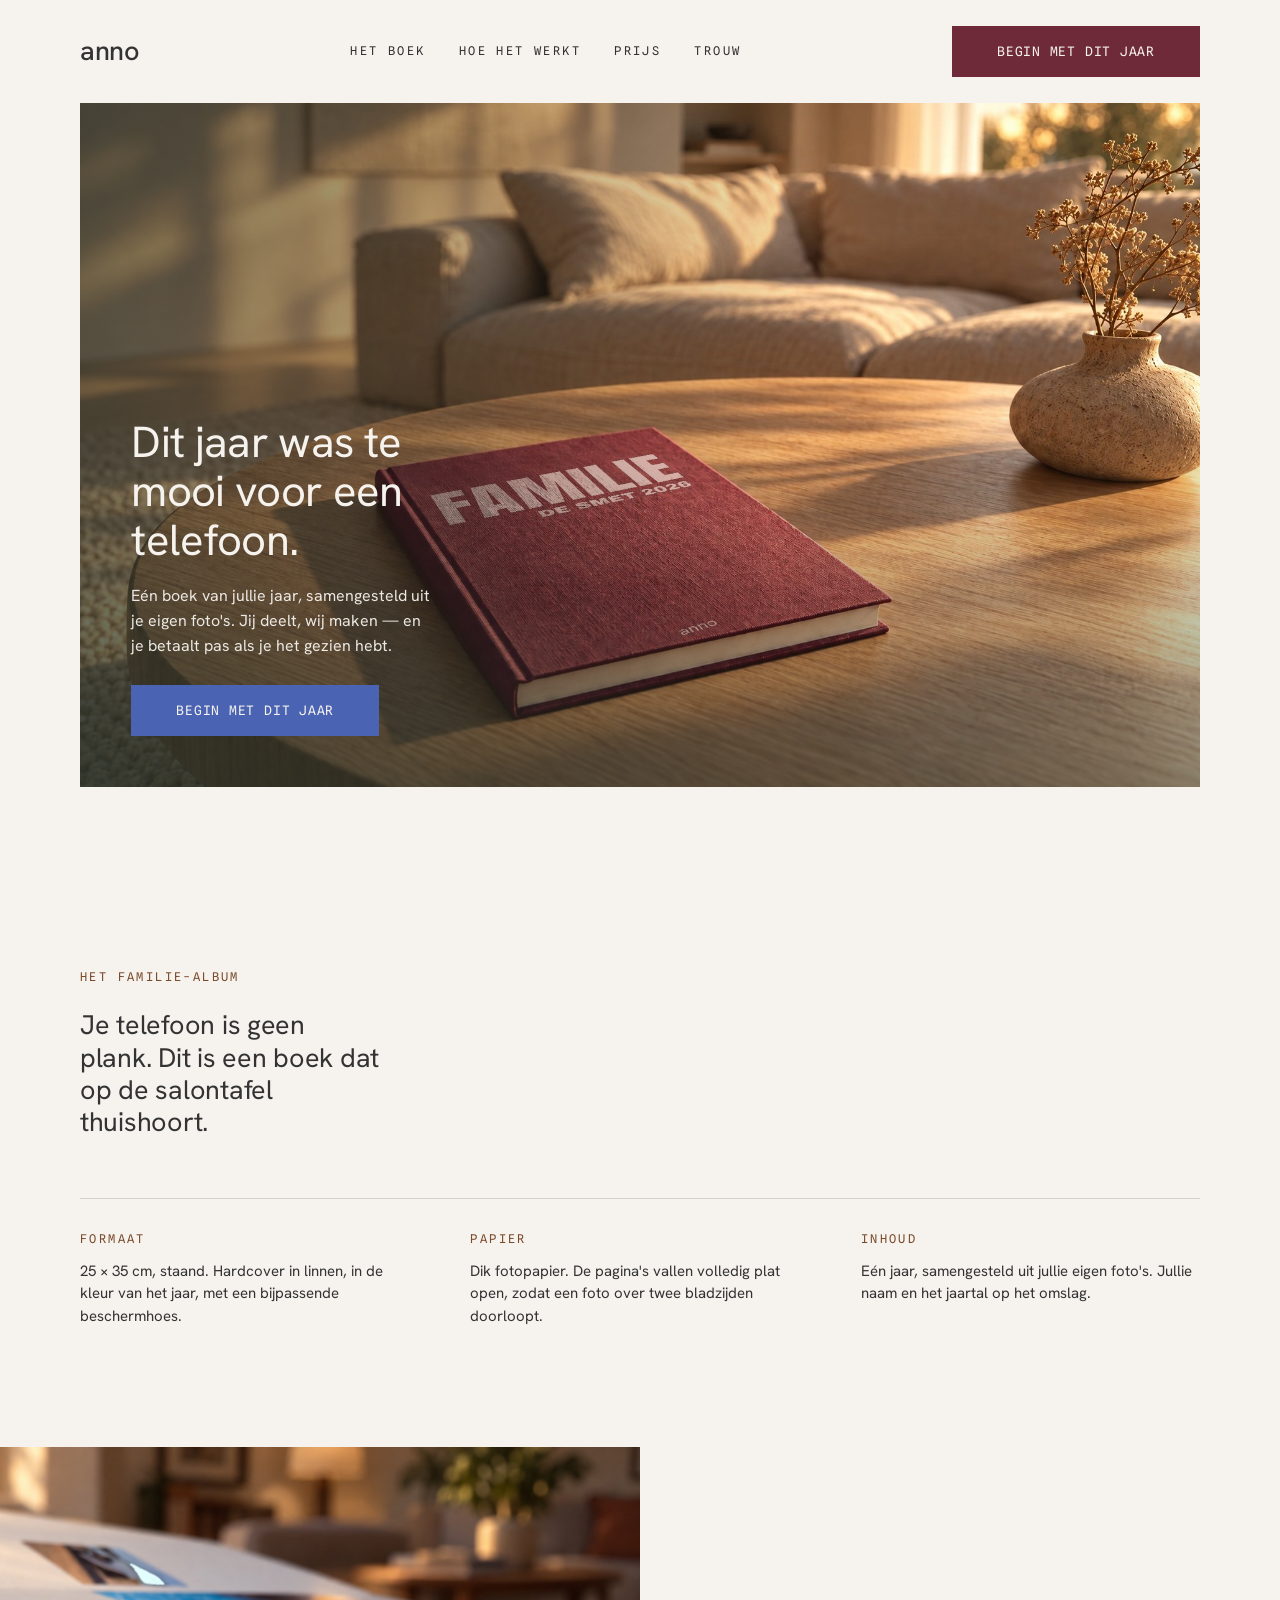
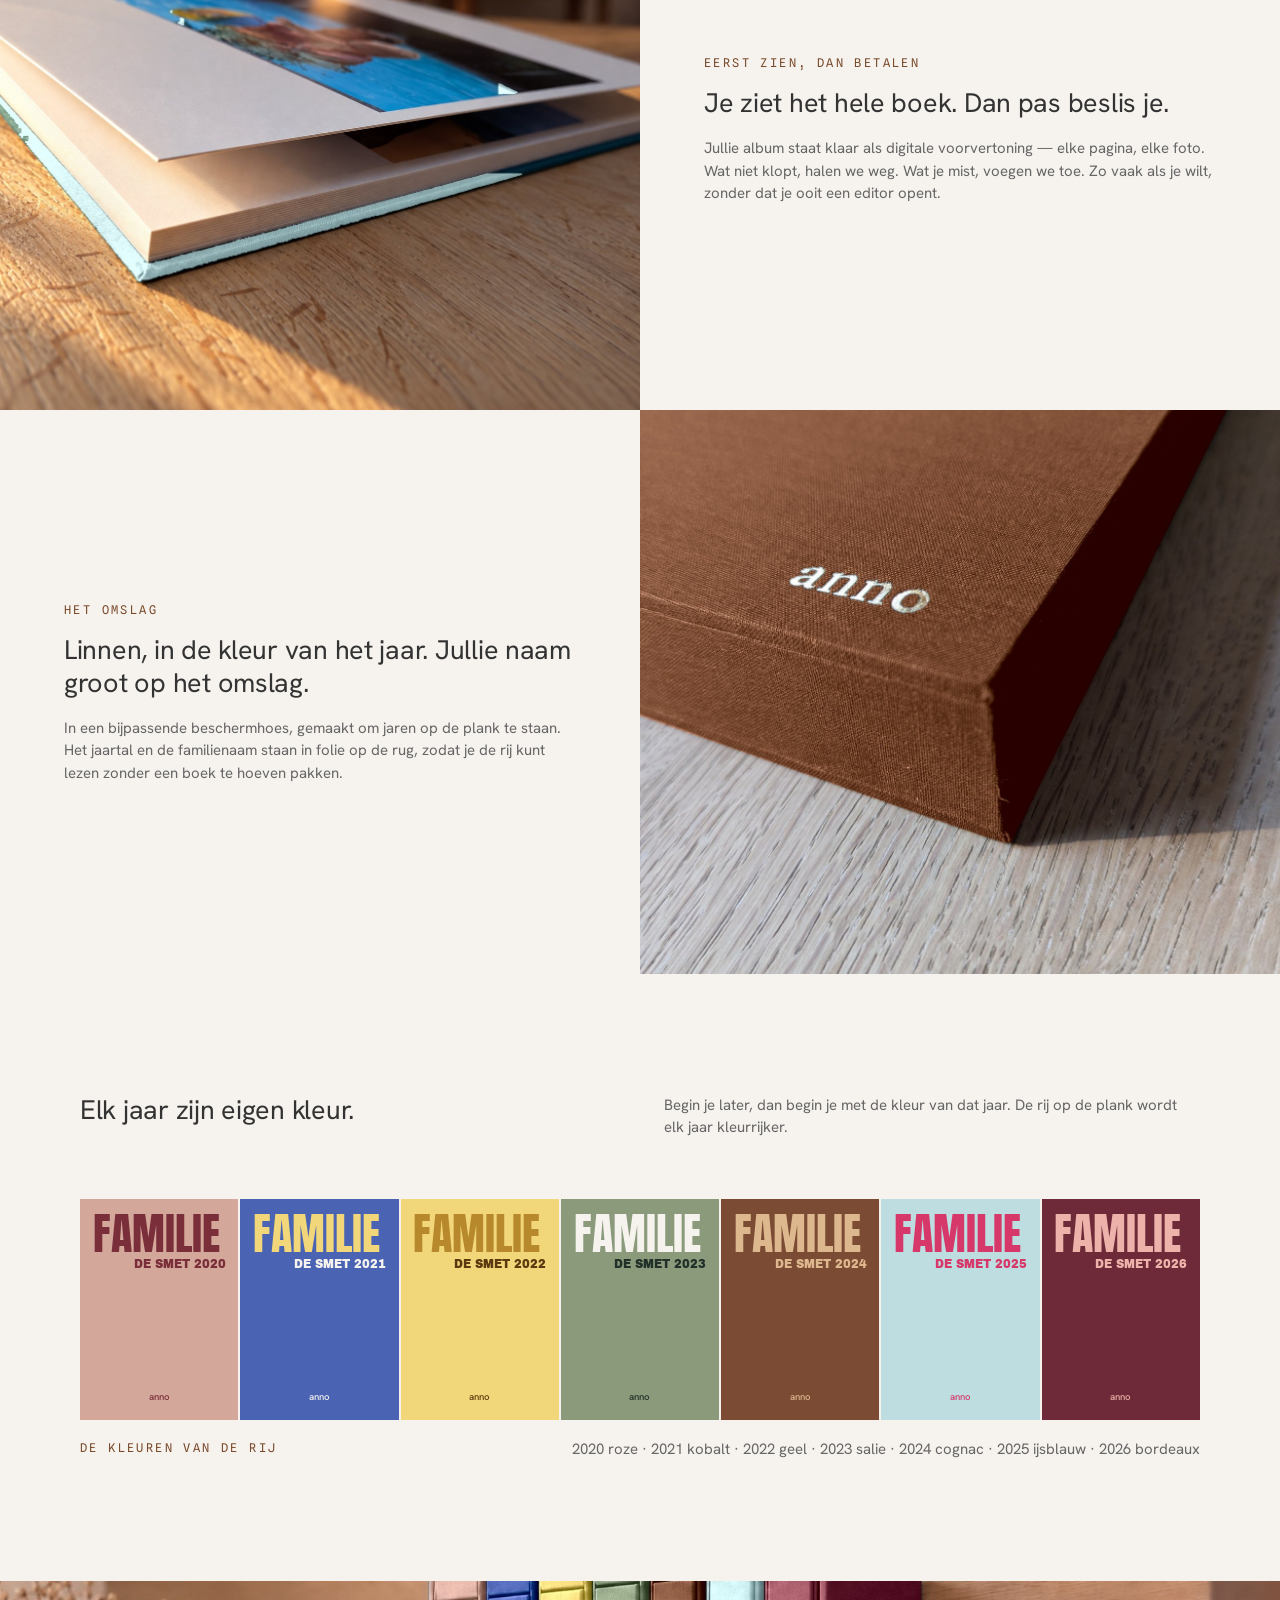
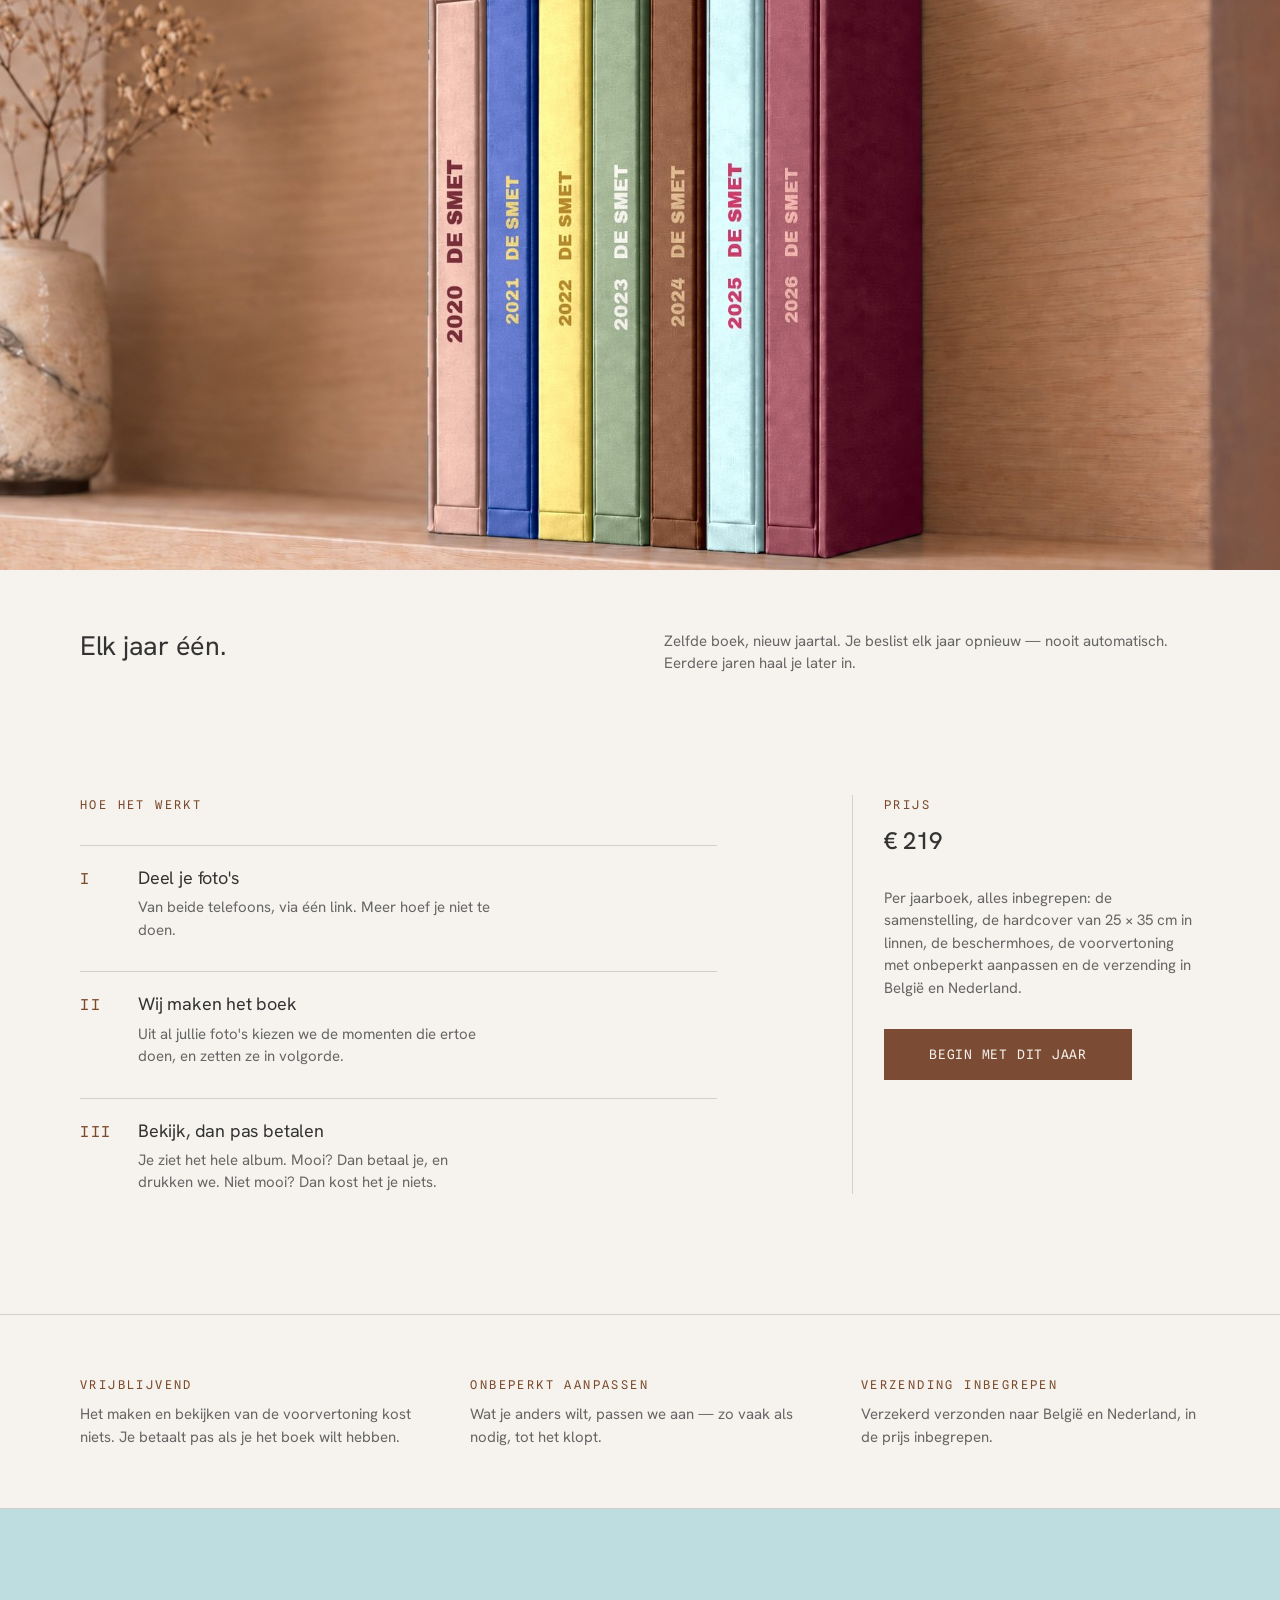
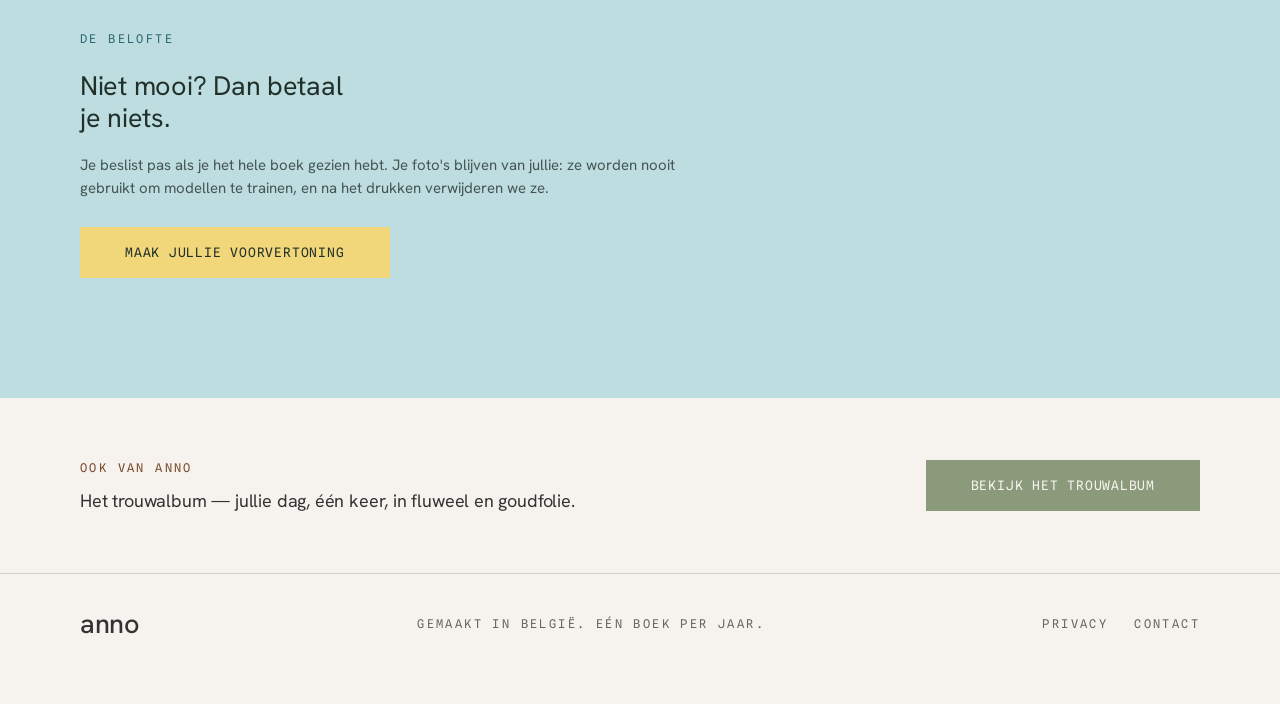
==== index.html @ dc65876b "One homepage, rebuilt on the quiet-luxury register Researched Aesop, Smythson, Kinfolk, Mytheresa an" ====
<!DOCTYPE html>
<html lang="nl">
<head>
<meta charset="utf-8">
<meta name="viewport" content="width=device-width, initial-scale=1">
<title>anno · het familie-album — jullie jaar in één boek</title>
<meta name="description" content="Eén album van jullie jaar, met zorg samengesteld uit je eigen foto's. Linnen in de kleur van het jaar, 25 × 35 cm, pagina's die volledig plat openvallen. Je ziet het hele boek en betaalt pas als je het mooi vindt.">
<link rel="canonical" href="https://annoalbum.com/">
<meta property="og:title" content="anno · het familie-album">
<meta property="og:description" content="Dit jaar was te mooi voor een telefoon. Jij deelt, wij maken — en je betaalt pas als je het gezien hebt.">
<meta property="og:image" content="https://annoalbum.com/img/familie-hero.jpg?v=4">
<link rel="icon" href="data:image/svg+xml,%3Csvg xmlns='http://www.w3.org/2000/svg' viewBox='0 0 64 64'%3E%3Crect width='64' height='64' rx='8' fill='%2322302A'/%3E%3Ctext x='32' y='44' font-family='Georgia,serif' font-size='36' fill='%23C7A867' text-anchor='middle'%3Ea%3C/text%3E%3C/svg%3E">
<script src="https://t.contentsquare.net/uxa/4c140775df5f2.js" defer></script>
<script async src="https://www.googletagmanager.com/gtag/js?id=G-5CLNJJ17B7"></script>
<script>window.dataLayer=window.dataLayer||[];function gtag(){dataLayer.push(arguments);}gtag('js',new Date());gtag('config','G-5CLNJJ17B7');</script>
<link rel="preconnect" href="https://fonts.googleapis.com"><link rel="preconnect" href="https://fonts.gstatic.com" crossorigin>
<link href="https://fonts.googleapis.com/css2?family=Anton&family=Archivo+Black&family=Hanken+Grotesk:wght@400;500&family=Spline+Sans+Mono:wght@400;500&display=swap" rel="stylesheet">
<link rel="stylesheet" href="assets/anno.css?v=4">
</head>
<body>

<nav class="nav">
  <a class="wordmark" href="/">anno</a>
  <div class="links mono">
    <a href="#boek">Het boek</a>
    <a href="#hoe">Hoe het werkt</a>
    <a href="#prijs">Prijs</a>
    <a href="trouw/">Trouw</a>
  </div>
  <a class="btn dark" href="https://upload.annoalbum.com?album=familie">Begin met dit jaar</a>
</nav>

<!-- HERO — contained, inset by the page gutter -->
<header class="hero">
  <div class="frame">
    <img src="img/familie-hero.jpg?v=4" alt="Het familie-album in bordeaux linnen op een eiken salontafel, in laag avondlicht" style="object-position:center 62%">
    <div class="shade"></div>
    <div class="in">
      <h1 class="h h1">Dit jaar was te mooi voor een telefoon.</h1>
      <p class="lead">Eén boek van jullie jaar, samengesteld uit je eigen foto's. Jij deelt, wij maken — en je betaalt pas als je het gezien hebt.</p>
      <a class="btn kobalt" href="https://upload.annoalbum.com?album=familie">Begin met dit jaar</a>
    </div>
  </div>
</header>

<!-- ONE SENTENCE + THE SPEC TRIPLET (stated as fact, not claim) -->
<section class="sec" id="boek">
  <div class="statement" style="margin-bottom:var(--sec-m)">
    <div class="mono eyebrow">Het familie-album</div>
    <h2 class="h h2">Je telefoon is geen plank. Dit is een boek dat op de salontafel thuishoort.</h2>
  </div>
  <div class="specs">
    <div><div class="mono eyebrow k">Formaat</div><div class="v">25 × 35 cm, staand. Hardcover in linnen, in de kleur van het jaar, met een bijpassende beschermhoes.</div></div>
    <div><div class="mono eyebrow k">Papier</div><div class="v">Dik fotopapier. De pagina's vallen volledig plat open, zodat een foto over twee bladzijden doorloopt.</div></div>
    <div><div class="mono eyebrow k">Inhoud</div><div class="v">Eén jaar, samengesteld uit jullie eigen foto's. Jullie naam en het jaartal op het omslag.</div></div>
  </div>
</section>

<!-- SEE BEFORE YOU PAY -->
<section class="split">
  <img src="img/familie-pages.jpg?v=5" alt="Het album open, met strijklicht over de dikke bladranden">
  <div class="txt">
    <div class="mono eyebrow">Eerst zien, dan betalen</div>
    <h2 class="h h2">Je ziet het hele boek. Dan pas beslis je.</h2>
    <p class="p soft">Jullie album staat klaar als digitale voorvertoning — elke pagina, elke foto. Wat niet klopt, halen we weg. Wat je mist, voegen we toe. Zo vaak als je wilt, zonder dat je ooit een editor opent.</p>
  </div>
</section>

<!-- THE OBJECT -->
<section class="split rev">
  <div class="txt">
    <div class="mono eyebrow">Het omslag</div>
    <h2 class="h h2">Linnen, in de kleur van het jaar. Jullie naam groot op het omslag.</h2>
    <p class="p soft">In een bijpassende beschermhoes, gemaakt om jaren op de plank te staan. Het jaartal en de familienaam staan in folie op de rug, zodat je de rij kunt lezen zonder een boek te hoeven pakken.</p>
  </div>
  <img src="img/familie-corner.jpg?v=5" alt="De hoek van het omslag: geweven linnen, de scherpe hoek en anno in folie" style="object-position:center 45%">
</section>

<!-- THE SEVEN COLOURS, as a swatch row -->
<section class="sec">
  <div class="caption" style="padding:0 0 var(--sec-m)">
    <h2 class="h h2">Elk jaar zijn eigen kleur.</h2>
    <p class="p soft">Begin je later, dan begin je met de kleur van dat jaar. De rij op de plank wordt elk jaar kleurrijker.</p>
  </div>
  <div class="swatches">
    <div class="sw" style="background:#D3A79A"><div class="t" style="color:#7A2E3A">FAMILIE</div><div class="y" style="color:#7A2E3A">DE SMET 2020</div><div class="a" style="color:#7A2E3A">anno</div></div>
    <div class="sw" style="background:#4A63B3"><div class="t" style="color:#F2D77A">FAMILIE</div><div class="y" style="color:#F6F3EE">DE SMET 2021</div><div class="a" style="color:#F6F3EE">anno</div></div>
    <div class="sw" style="background:#F2D77A"><div class="t" style="color:#B8892C">FAMILIE</div><div class="y" style="color:#5A3A0E">DE SMET 2022</div><div class="a" style="color:#5A3A0E">anno</div></div>
    <div class="sw" style="background:#8A9A7B"><div class="t" style="color:#F6F3EE">FAMILIE</div><div class="y" style="color:#22302A">DE SMET 2023</div><div class="a" style="color:#22302A">anno</div></div>
    <div class="sw" style="background:#7B4B33"><div class="t" style="color:#DDB88E">FAMILIE</div><div class="y" style="color:#DDB88E">DE SMET 2024</div><div class="a" style="color:#DDB88E">anno</div></div>
    <div class="sw" style="background:#BEDDE0"><div class="t" style="color:#D6386A">FAMILIE</div><div class="y" style="color:#D6386A">DE SMET 2025</div><div class="a" style="color:#D6386A">anno</div></div>
    <div class="sw" style="background:#6E2A38"><div class="t" style="color:#EDB3AA">FAMILIE</div><div class="y" style="color:#EDB3AA">DE SMET 2026</div><div class="a" style="color:#EDB3AA">anno</div></div>
  </div>
  <div class="swatch-cap"><div class="mono eyebrow">De kleuren van de rij</div><span>2020 roze · 2021 kobalt · 2022 geel · 2023 salie · 2024 cognac · 2025 ijsblauw · 2026 bordeaux</span></div>
</section>

<!-- THE ROW -->
<section>
  <img class="band" src="img/familie-row.jpg?v=4" alt="Zeven familie-albums naast elkaar op een eiken plank, elk jaar in zijn eigen kleur, met jaartal en naam op de rug" style="object-position:center 38%">
  <div class="caption">
    <h2 class="h h2">Elk jaar één.</h2>
    <p class="p soft">Zelfde boek, nieuw jaartal. Je beslist elk jaar opnieuw — nooit automatisch. Eerdere jaren haal je later in.</p>
  </div>
</section>

<!-- HOW IT WORKS + PRICE -->
<section class="sec howprice" id="hoe">
  <div class="how">
    <div class="mono eyebrow">Hoe het werkt</div>
    <div class="step"><div class="n">I</div><div><h3 class="h h3">Deel je foto's</h3><p>Van beide telefoons, via één link. Meer hoef je niet te doen.</p></div></div>
    <div class="step"><div class="n">II</div><div><h3 class="h h3">Wij maken het boek</h3><p>Uit al jullie foto's kiezen we de momenten die ertoe doen, en zetten ze in volgorde.</p></div></div>
    <div class="step"><div class="n">III</div><div><h3 class="h h3">Bekijk, dan pas betalen</h3><p>Je ziet het hele album. Mooi? Dan betaal je, en drukken we. Niet mooi? Dan kost het je niets.</p></div></div>
  </div>
  <div class="price" id="prijs">
    <div class="mono eyebrow" style="margin-bottom:10px">Prijs</div>
    <div class="amount">€ 219</div>
    <p>Per jaarboek, alles inbegrepen: de samenstelling, de hardcover van 25 × 35 cm in linnen, de beschermhoes, de voorvertoning met onbeperkt aanpassen en de verzending in België en Nederland.</p>
    <a class="btn cognacb" href="https://upload.annoalbum.com?album=familie">Begin met dit jaar</a>
  </div>
</section>

<!-- SERVICE BAND — courtesy stated as fact -->
<div class="service">
  <div><div class="mono eyebrow k">Vrijblijvend</div><p>Het maken en bekijken van de voorvertoning kost niets. Je betaalt pas als je het boek wilt hebben.</p></div>
  <div><div class="mono eyebrow k">Onbeperkt aanpassen</div><p>Wat je anders wilt, passen we aan — zo vaak als nodig, tot het klopt.</p></div>
  <div><div class="mono eyebrow k">Verzending inbegrepen</div><p>Verzekerd verzonden naar België en Nederland, in de prijs inbegrepen.</p></div>
</div>

<!-- THE ONE SATURATED SECTION -->
<section class="promise" id="privacy">
  <div class="in">
    <div class="mono">De belofte</div>
    <h2 class="h h2">Niet mooi? Dan betaal je niets.</h2>
    <p>Je beslist pas als je het hele boek gezien hebt. Je foto's blijven van jullie: ze worden nooit gebruikt om modellen te trainen, en na het drukken verwijderen we ze.</p>
    <a class="btn geel" style="margin-top:8px" href="https://upload.annoalbum.com?album=familie">Maak jullie voorvertoning</a>
  </div>
</section>

<!-- CROSS-LINK -->
<section class="cross">
  <div>
    <div class="mono eyebrow" style="margin-bottom:10px">Ook van anno</div>
    <h3 class="h h3">Het trouwalbum — jullie dag, één keer, in fluweel en goudfolie.</h3>
  </div>
  <a class="btn salie" href="trouw/">Bekijk het trouwalbum</a>
</section>

<footer class="foot">
  <div class="wordmark">anno</div>
  <div class="mono">Gemaakt in België. Eén boek per jaar.</div>
  <div class="links mono"><a href="#privacy">Privacy</a><a href="mailto:hallo@annoalbum.com">Contact</a></div>
</footer>

</body>
</html>
---- assets/anno.css ----
/* anno — one homepage, one ground, quiet register.
   Calibrated against Aesop, Smythson, Kinfolk, Mytheresa and Artifact Uprising (2026-09-24 research):
   - largest type on the page is 44px, section headings 28px, body 15px/1.5
   - one background colour for the whole site; exactly one saturated full-bleed section (pine)
   - buttons: no radius, 13px, uppercase at 6% tracking — one register, committed
   - section rhythm in three steps only: 120 / 60 / 30
   - the seven product colours appear as swatches and photography, never as section grounds */

:root{
  --bone:#F6F3EE;            /* chroma 8, luminance 244 — inside the observed band */
  --ink:#333;                /* Aesop sets body in near-black, not black */
  --soft:#666;
  --line:rgba(51,51,51,.18);
  --pine:#22302A;            /* ink on light ground, and the dark button */
  --ijsblauw:#BEDDE0;        /* 2025 — the one coloured full-bleed section */
  --gold:#C7A867;
  --bordeaux:#6E2A38;        /* 2026 — the action colour: the book on the hero */
  --cognac:#7A4A2B;          /* accent, one job only: eyebrows */
  --pad:20px;
  --sec:64px; --sec-m:40px; --sec-s:24px;
  --maxw:1440px; --measure:640px;
  --ease:cubic-bezier(.215,.61,.355,1);
}
@media(min-width:760px){:root{--pad:40px;--sec:96px;--sec-m:52px}}
@media(min-width:1100px){:root{--pad:80px;--sec:120px;--sec-m:60px;--sec-s:30px}}

*{box-sizing:border-box;margin:0;padding:0}
html{scroll-behavior:smooth;-webkit-text-size-adjust:100%}
body{background:var(--bone);color:var(--ink);font-family:'Hanken Grotesk','Helvetica Neue',Arial,sans-serif;
     font-weight:400;font-size:15px;line-height:1.5;-webkit-font-smoothing:antialiased}
img,video{display:block;max-width:100%}
a{color:inherit;text-decoration:none}
::selection{background:var(--gold);color:var(--pine)}
.wrap{max-width:var(--maxw);margin:0 auto}

/* ---- type: nothing above 44px ---- */
.h{font-weight:400;letter-spacing:-.01em;line-height:1.2;text-wrap:pretty}
.h1{font-size:clamp(30px,3.4vw,44px);line-height:1.12;letter-spacing:-.015em}
.h2{font-size:clamp(22px,2.1vw,28px)}
.h3{font-size:18px;line-height:1.35}
.p{font-size:15px;line-height:1.5;color:var(--ink);max-width:var(--measure)}
.p+.p{margin-top:30px}
.p.soft{color:var(--soft)}
.lead{font-size:16px;line-height:1.55;max-width:44ch}
.mono{font-family:'Spline Sans Mono','Courier New',monospace;text-transform:uppercase;
      letter-spacing:.2em;font-size:12px;line-height:1.7}
.eyebrow{color:var(--cognac)}
.wordmark{font-size:27px;font-weight:500;letter-spacing:-.012em}

/* ---- buttons: radius 0, 13px, uppercase at 6% ---- */
.btn{display:inline-block;font-family:'Spline Sans Mono','Courier New',monospace;font-size:13px;
     text-transform:uppercase;letter-spacing:.06em;line-height:1;padding:18px 44px;border-radius:0;
     border:1px solid transparent;transition:background .25s var(--ease),color .25s var(--ease),border-color .25s var(--ease)}
.btn.dark{background:var(--bordeaux);color:var(--bone)}
.btn.dark:hover{background:transparent;border-color:var(--bordeaux);color:var(--bordeaux)}
.btn.light{background:var(--bone);color:var(--pine)}
.btn.light:hover{background:transparent;border-color:var(--bone);color:var(--bone)}
.btn.kobalt{background:#4A63B3;color:var(--bone)}
.btn.kobalt:hover{background:transparent;border-color:#4A63B3;color:#4A63B3}
.btn.cognacb{background:#7B4B33;color:var(--bone)}
.btn.cognacb:hover{background:transparent;border-color:#7B4B33;color:#7B4B33}
.btn.geel{background:#F2D77A;color:var(--pine)}
.btn.geel:hover{background:transparent;border-color:#B8892C;color:#5A3A0E}
.btn.salie{background:#8A9A7B;color:var(--bone)}
.btn.salie:hover{background:transparent;border-color:#8A9A7B;color:#4A5741}
.btn.roze{background:#D3A79A;color:#7A2E3A}
.btn.roze:hover{background:transparent;border-color:#D3A79A;color:#7A2E3A}
.btn.outline{background:none;border-color:var(--ink);color:var(--ink)}
.btn.outline:hover{background:var(--ink);color:var(--bone)}
.link{border-bottom:1px solid currentColor;padding-bottom:3px}

/* ---- nav: five items, not sticky, no promo bar ---- */
.nav{display:flex;justify-content:space-between;align-items:center;gap:24px;
     padding:26px var(--pad);max-width:var(--maxw);margin:0 auto}
.nav .links{display:flex;gap:clamp(18px,2.6vw,34px);align-items:center}
.nav .links a:hover{color:var(--cognac)}
@media(max-width:820px){.nav .links{display:none}}

/* ---- hero: contained full-width, inset by the page gutter ---- */
.hero{padding:0 var(--pad) var(--sec-m);max-width:var(--maxw);margin:0 auto}
.hero .frame{position:relative;height:min(76vh,760px);overflow:hidden;color:var(--bone)}
.hero .frame>img{position:absolute;inset:0;width:100%;height:100%;object-fit:cover}
.hero .shade{position:absolute;inset:0;background:
  linear-gradient(100deg,rgba(34,48,42,.62) 0%,rgba(34,48,42,.28) 38%,rgba(34,48,42,0) 62%),
  linear-gradient(180deg,rgba(34,48,42,0) 45%,rgba(34,48,42,.5) 100%)}
.hero .in{position:relative;height:100%;display:flex;flex-direction:column;justify-content:flex-end;
          gap:20px;padding:clamp(28px,4vw,52px)}
.hero .in .h1{max-width:12ch}
.hero .in .lead{color:var(--bone);opacity:.94;max-width:34ch}
.hero .in .btn{align-self:flex-start;margin-top:6px}
@media(max-width:760px){.hero .frame{height:min(72vh,620px)}}

/* ---- section rhythm ---- */
.sec{padding:var(--sec) var(--pad);max-width:var(--maxw);margin:0 auto}
.sec.tight{padding-top:var(--sec-m);padding-bottom:var(--sec-m)}
.sec.flush{padding-left:0;padding-right:0}

/* statement */
.statement{display:flex;flex-direction:column;gap:22px;align-items:flex-start}
.statement .h2{max-width:20ch}

/* spec triplet — what stands in for reviews */
.specs{display:grid;grid-template-columns:repeat(3,minmax(0,1fr));gap:clamp(24px,4vw,64px);
       border-top:1px solid var(--line);padding-top:30px}
.specs .k{margin-bottom:10px}
.specs .v{font-size:15px;line-height:1.5;color:var(--ink)}
@media(max-width:760px){.specs{grid-template-columns:1fr;gap:26px}}

/* 50/50 editorial slice, alternating */
.split{display:grid;grid-template-columns:minmax(0,1fr) minmax(0,1fr);align-items:center;
       max-width:var(--maxw);margin:0 auto}
.split>img{width:100%;height:clamp(380px,44vw,620px);object-fit:cover}
.split .txt{padding:clamp(32px,5vw,72px)}
.split .txt .mono{margin-bottom:14px}
.split .txt .h2{margin-bottom:18px}
@media(max-width:820px){.split{grid-template-columns:1fr}.split>img{height:auto;aspect-ratio:4/3}
  .split.rev>img{order:-1}.split .txt{padding:32px var(--pad) 48px}}

/* trio of product frames, 1:1 and 4:5 */
.trio{display:grid;grid-template-columns:repeat(3,minmax(0,1fr));gap:2px;max-width:var(--maxw);margin:0 auto}
.trio img{width:100%;aspect-ratio:4/5;object-fit:cover}
@media(max-width:640px){.trio{grid-template-columns:repeat(2,minmax(0,1fr))}.trio img:nth-child(3){display:none}}

/* full-bleed band + caption */
.band{width:100%;height:clamp(340px,46vw,680px);object-fit:cover}
.caption{max-width:var(--maxw);margin:0 auto;padding:var(--sec-m) var(--pad) 0;
         display:grid;grid-template-columns:minmax(0,1fr) minmax(0,1fr);gap:48px;align-items:start}
@media(max-width:820px){.caption{grid-template-columns:1fr;gap:14px}}

/* the seven colours — swatch row, the way the category actually shows a range */
.swatches{display:grid;grid-template-columns:repeat(7,minmax(0,1fr));gap:2px}
.sw{aspect-ratio:5/7;position:relative;overflow:hidden}
.sw .t{position:absolute;left:8%;top:6%;font-family:Anton,Impact,sans-serif;
       font-size:clamp(20px,3.4vw,46px);line-height:1}
.sw .y{position:absolute;right:8%;top:26%;font-family:'Archivo Black','Arial Black',sans-serif;
       font-size:clamp(7px,.9vw,12px)}
.sw .a{position:absolute;left:0;right:0;bottom:7%;text-align:center;font-size:clamp(7px,.75vw,11px);font-weight:500}
.swatch-cap{display:flex;justify-content:space-between;gap:24px;flex-wrap:wrap;padding-top:18px}
.swatch-cap span{font-size:15px;color:var(--soft)}
@media(max-width:640px){.swatches{grid-template-columns:repeat(4,minmax(0,1fr))}}

/* how it works + price — price at 24px, never the loudest thing on the page */
.howprice{display:grid;grid-template-columns:repeat(12,minmax(0,1fr));gap:clamp(24px,3vw,48px)}
.how{grid-column:span 7;display:flex;flex-direction:column;gap:30px}
.step{display:flex;gap:24px;align-items:baseline;border-top:1px solid var(--line);padding-top:20px}
.step .n{font-size:15px;color:var(--cognac);width:34px;flex:none;
         font-family:'Spline Sans Mono',monospace;letter-spacing:.1em}
.step h3{margin-bottom:6px}
.step p{font-size:15px;line-height:1.5;color:var(--soft);max-width:46ch}
.price{grid-column:9/span 4;border-left:1px solid var(--line);padding-left:clamp(24px,2.4vw,40px)}
.price .amount{font-size:24px;font-weight:500;line-height:1.33;padding-bottom:30px}
.price p{font-size:15px;line-height:1.5;color:var(--soft);margin-bottom:30px}
@media(max-width:820px){.how,.price{grid-column:span 12}
  .price{border-left:0;border-top:1px solid var(--line);padding-left:0;padding-top:30px;margin-top:10px}}

/* service band — courtesy stated as fact, the Aesop/Smythson substitute for social proof */
.service{display:grid;grid-template-columns:repeat(3,minmax(0,1fr));gap:clamp(24px,4vw,64px);
         border-top:1px solid var(--line);border-bottom:1px solid var(--line);
         padding:var(--sec-m) var(--pad);max-width:var(--maxw);margin:0 auto}
.service .k{margin-bottom:8px}
.service p{font-size:15px;line-height:1.5;color:var(--soft)}
@media(max-width:760px){.service{grid-template-columns:1fr;gap:24px}}

/* the one coloured full-bleed section — 2025 ijsblauw, a colour off the shelf rather than an outside brand green */
.promise{background:var(--ijsblauw);color:var(--pine)}
.promise .in{max-width:var(--maxw);margin:0 auto;padding:var(--sec) var(--pad);
             display:flex;flex-direction:column;gap:20px;align-items:flex-start}
.promise .h2{max-width:20ch}
.promise p{color:rgba(34,48,42,.78);max-width:var(--measure);font-size:15px;line-height:1.5}
.promise .mono{color:#2F6B72}

/* cross-link + footer */
.cross{max-width:var(--maxw);margin:0 auto;padding:var(--sec-m) var(--pad);
       display:flex;justify-content:space-between;align-items:center;gap:32px;border-bottom:1px solid var(--line)}
@media(max-width:640px){.cross{flex-direction:column;align-items:flex-start;gap:20px}}
.foot{max-width:var(--maxw);margin:0 auto;padding:var(--sec-s) var(--pad) var(--sec-m);
      display:flex;justify-content:space-between;align-items:center;gap:24px;flex-wrap:wrap}
.foot .mono{color:var(--soft);font-size:12px}
.foot .links{display:flex;gap:26px}

@media(prefers-reduced-motion:reduce){*{transition:none!important}}

/* ---- small screens: the CTA is the widest thing on the page, so it sets the floor ---- */
@media(max-width:560px){
  .btn{padding:16px 20px;font-size:12px;letter-spacing:.05em}
  .nav{padding:20px var(--pad);gap:12px}
  .nav .wordmark{font-size:23px}
  .hero .in{padding:24px 22px 26px}
  .hero .in .h1{max-width:none}
  .hero .in .lead{max-width:none;font-size:15px}
  .caption{padding-left:var(--pad);padding-right:var(--pad)}
  .swatch-cap{flex-direction:column;gap:6px}
}
html,body{overflow-x:clip}
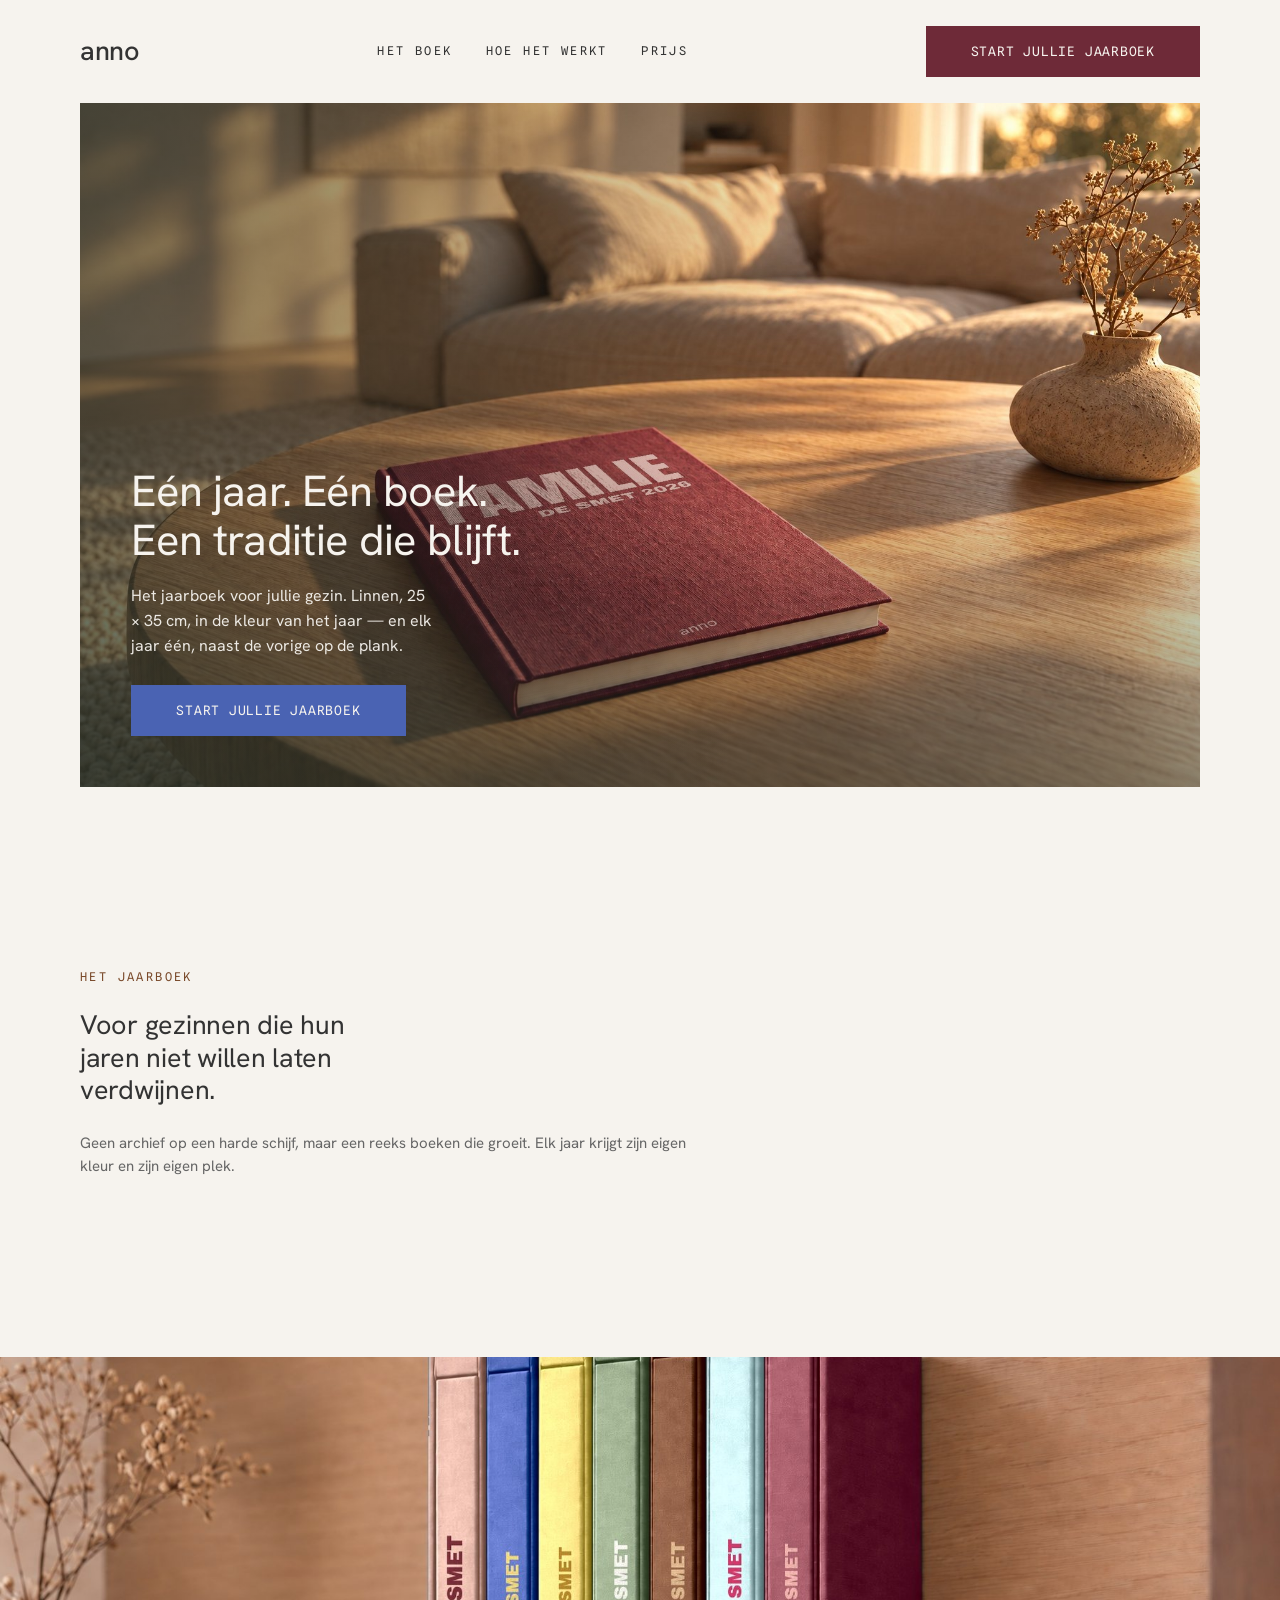
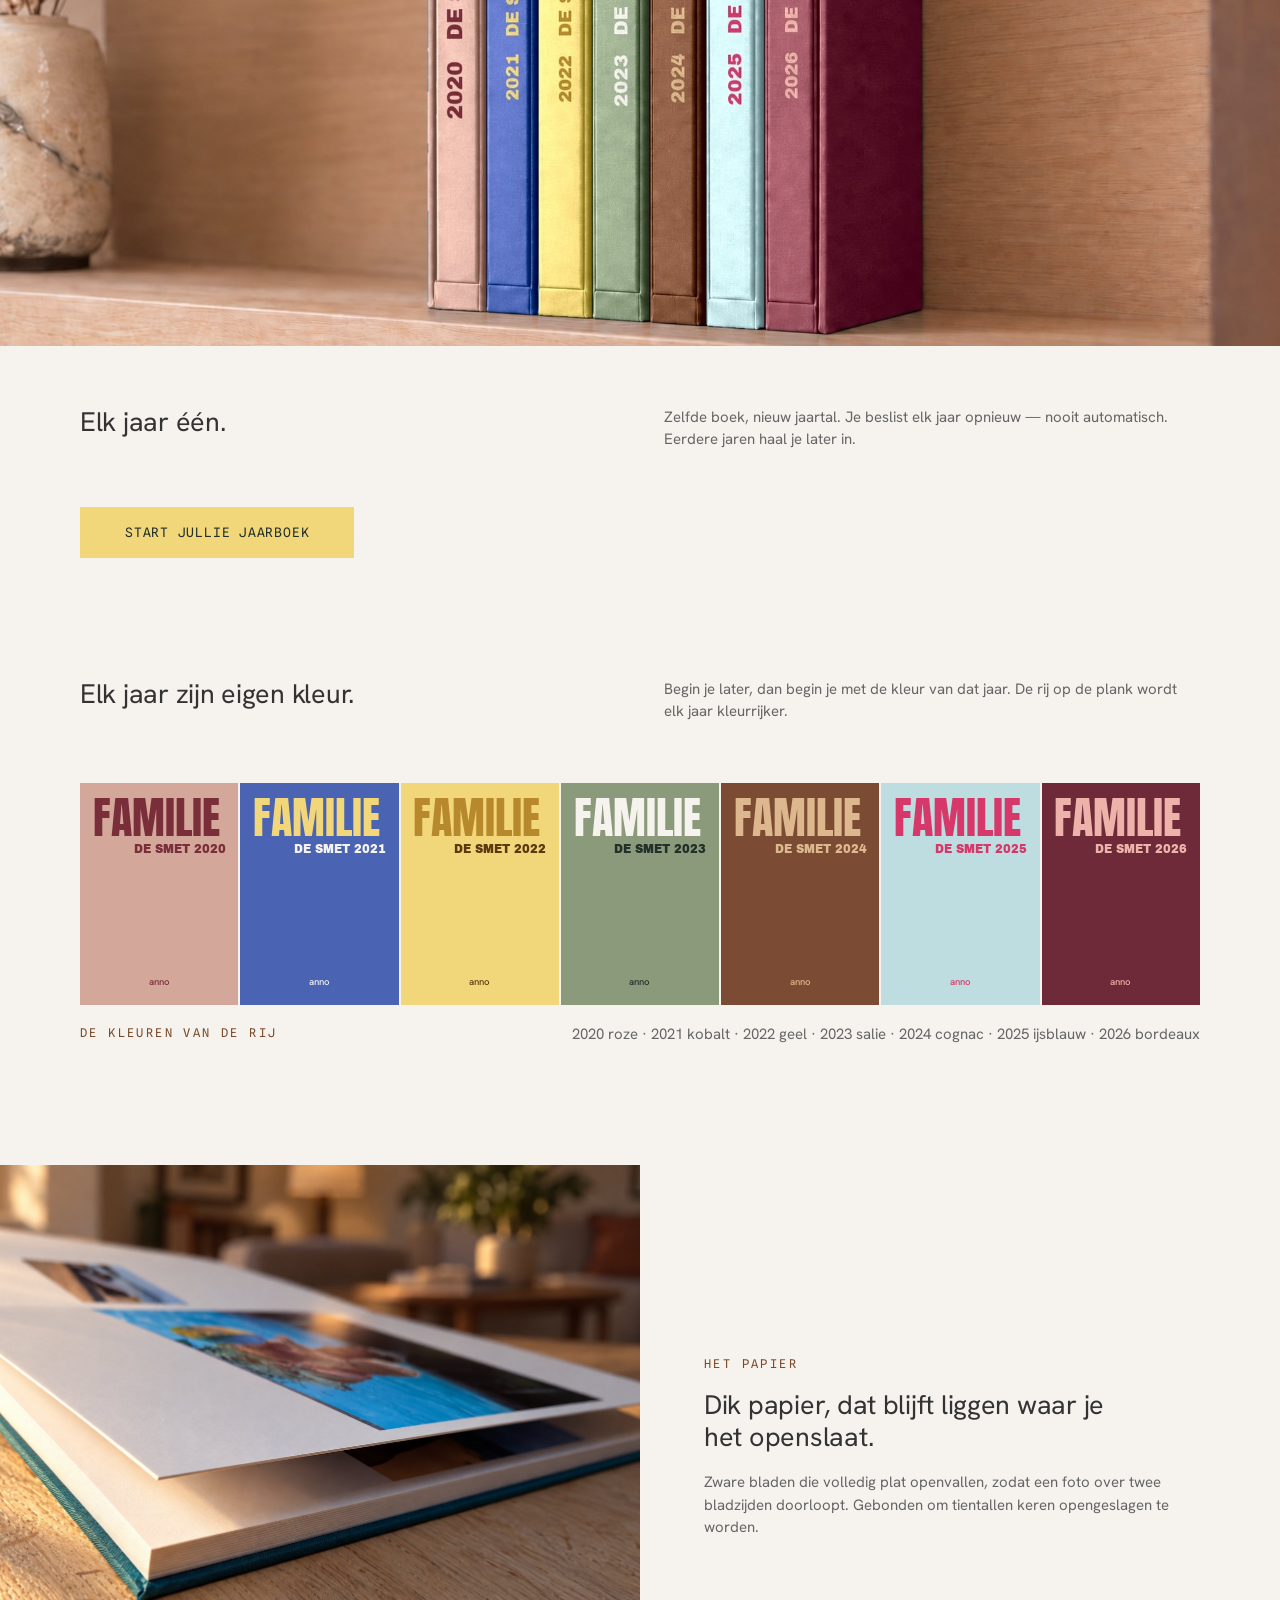
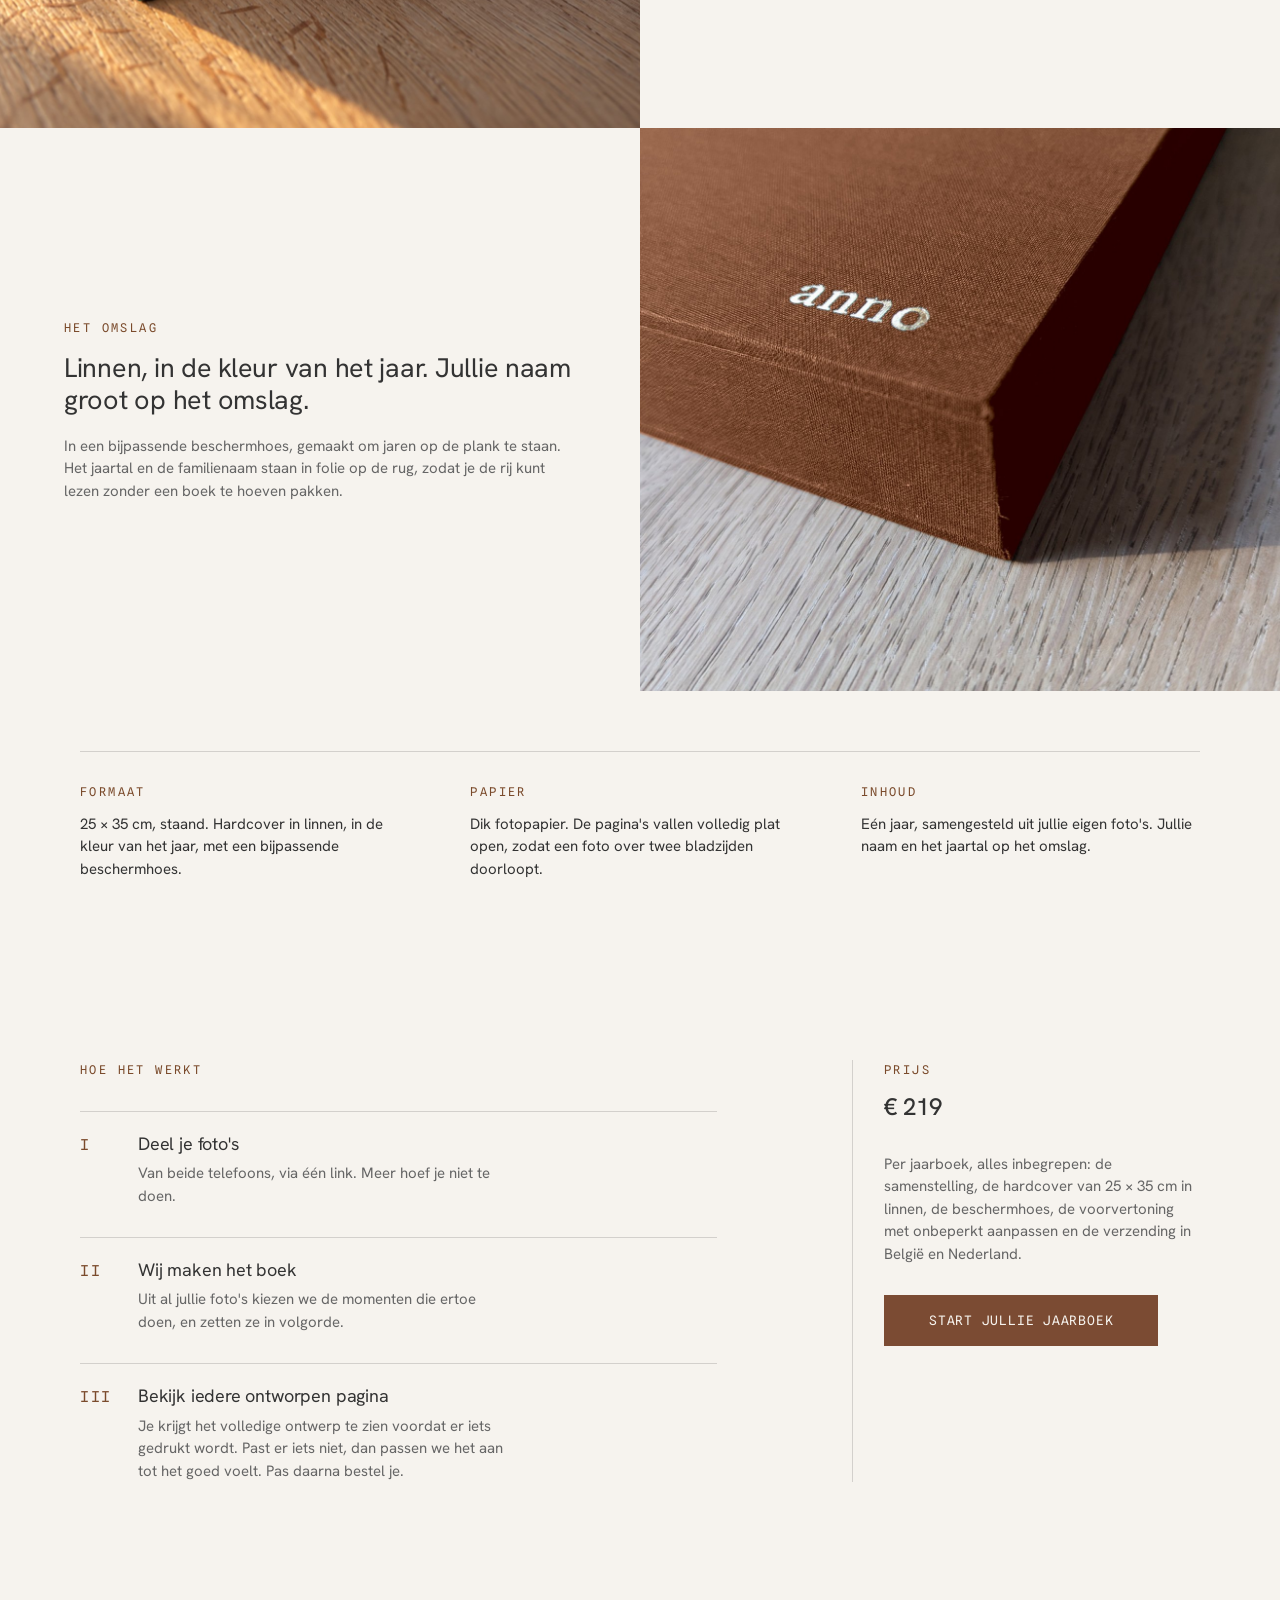
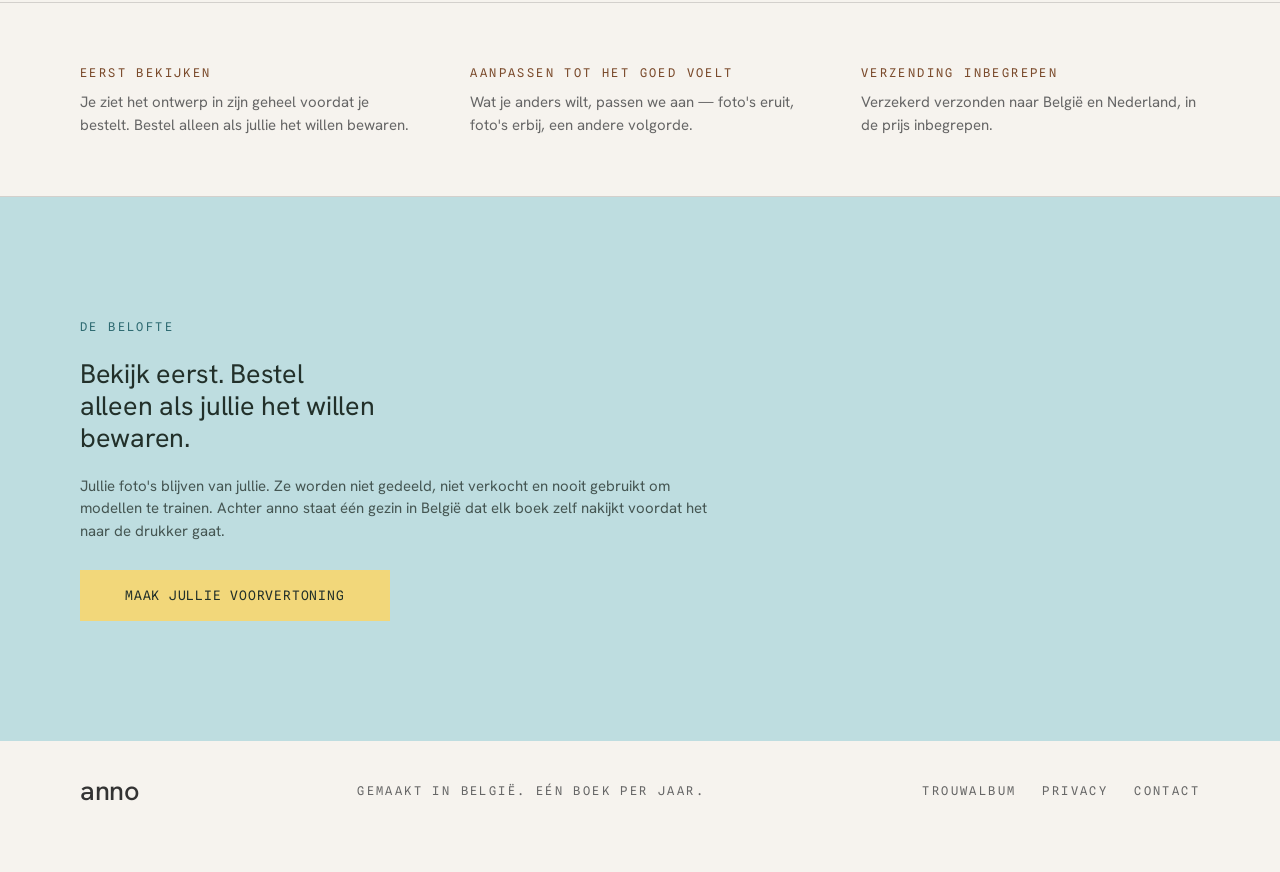
==== commit 3eabf7bd: "Homepage copy: lead with the ritual, put the reassurance behind "hoe het werkt" Acting on the 24 Sep" ====
--- a/index.html
+++ b/index.html
@@ -3,11 +3,11 @@
 <head>
 <meta charset="utf-8">
 <meta name="viewport" content="width=device-width, initial-scale=1">
-<title>anno · het familie-album — jullie jaar in één boek</title>
-<meta name="description" content="Eén album van jullie jaar, met zorg samengesteld uit je eigen foto's. Linnen in de kleur van het jaar, 25 × 35 cm, pagina's die volledig plat openvallen. Je ziet het hele boek en betaalt pas als je het mooi vindt.">
+<title>anno · het jaarboek voor jullie gezin</title>
+<meta name="description" content="Eén jaar, één boek. Linnen in de kleur van het jaar, 25 × 35 cm, met jullie naam op het omslag — elk jaar één, naast de vorige op de plank.">
 <link rel="canonical" href="https://annoalbum.com/">
 <meta property="og:title" content="anno · het familie-album">
-<meta property="og:description" content="Dit jaar was te mooi voor een telefoon. Jij deelt, wij maken — en je betaalt pas als je het gezien hebt.">
+<meta property="og:description" content="Eén jaar. Eén boek. Een traditie die blijft.">
 <meta property="og:image" content="https://annoalbum.com/img/familie-hero.jpg?v=4">
 <link rel="icon" href="data:image/svg+xml,%3Csvg xmlns='http://www.w3.org/2000/svg' viewBox='0 0 64 64'%3E%3Crect width='64' height='64' rx='8' fill='%2322302A'/%3E%3Ctext x='32' y='44' font-family='Georgia,serif' font-size='36' fill='%23C7A867' text-anchor='middle'%3Ea%3C/text%3E%3C/svg%3E">
 <script src="https://t.contentsquare.net/uxa/4c140775df5f2.js" defer></script>
@@ -25,9 +25,8 @@
     <a href="#boek">Het boek</a>
     <a href="#hoe">Hoe het werkt</a>
     <a href="#prijs">Prijs</a>
-    <a href="trouw/">Trouw</a>
   </div>
-  <a class="btn dark" href="https://upload.annoalbum.com?album=familie">Begin met dit jaar</a>
+  <a class="btn dark" href="https://upload.annoalbum.com?album=familie">Start jullie jaarboek</a>
 </nav>
 
 <!-- HERO — contained, inset by the page gutter -->
@@ -36,44 +35,30 @@
     <img src="img/familie-hero.jpg?v=4" alt="Het familie-album in bordeaux linnen op een eiken salontafel, in laag avondlicht" style="object-position:center 62%">
     <div class="shade"></div>
     <div class="in">
-      <h1 class="h h1">Dit jaar was te mooi voor een telefoon.</h1>
-      <p class="lead">Eén boek van jullie jaar, samengesteld uit je eigen foto's. Jij deelt, wij maken — en je betaalt pas als je het gezien hebt.</p>
-      <a class="btn kobalt" href="https://upload.annoalbum.com?album=familie">Begin met dit jaar</a>
+      <h1 class="h h1">Eén jaar. Eén boek.<br>Een traditie die blijft.</h1>
+      <p class="lead">Het jaarboek voor jullie gezin. Linnen, 25 × 35 cm, in de kleur van het jaar — en elk jaar één, naast de vorige op de plank.</p>
+      <a class="btn kobalt" href="https://upload.annoalbum.com?album=familie">Start jullie jaarboek</a>
     </div>
   </div>
 </header>
 
-<!-- ONE SENTENCE + THE SPEC TRIPLET (stated as fact, not claim) -->
+<!-- BELONGING -->
 <section class="sec" id="boek">
   <div class="statement" style="margin-bottom:var(--sec-m)">
-    <div class="mono eyebrow">Het familie-album</div>
-    <h2 class="h h2">Je telefoon is geen plank. Dit is een boek dat op de salontafel thuishoort.</h2>
-  </div>
-  <div class="specs">
-    <div><div class="mono eyebrow k">Formaat</div><div class="v">25 × 35 cm, staand. Hardcover in linnen, in de kleur van het jaar, met een bijpassende beschermhoes.</div></div>
-    <div><div class="mono eyebrow k">Papier</div><div class="v">Dik fotopapier. De pagina's vallen volledig plat open, zodat een foto over twee bladzijden doorloopt.</div></div>
-    <div><div class="mono eyebrow k">Inhoud</div><div class="v">Eén jaar, samengesteld uit jullie eigen foto's. Jullie naam en het jaartal op het omslag.</div></div>
+    <div class="mono eyebrow">Het jaarboek</div>
+    <h2 class="h h2">Voor gezinnen die hun jaren niet willen laten verdwijnen.</h2>
+    <p class="p soft" style="margin-top:4px">Geen archief op een harde schijf, maar een reeks boeken die groeit. Elk jaar krijgt zijn eigen kleur en zijn eigen plek.</p>
   </div>
 </section>
 
-<!-- SEE BEFORE YOU PAY -->
-<section class="split">
-  <img src="img/familie-pages.jpg?v=5" alt="Het album open, met strijklicht over de dikke bladranden">
-  <div class="txt">
-    <div class="mono eyebrow">Eerst zien, dan betalen</div>
-    <h2 class="h h2">Je ziet het hele boek. Dan pas beslis je.</h2>
-    <p class="p soft">Jullie album staat klaar als digitale voorvertoning — elke pagina, elke foto. Wat niet klopt, halen we weg. Wat je mist, voegen we toe. Zo vaak als je wilt, zonder dat je ooit een editor opent.</p>
+<!-- THE ROW -->
+<section>
+  <img class="band" src="img/familie-row.jpg?v=4" alt="Zeven familie-albums naast elkaar op een eiken plank, elk jaar in zijn eigen kleur, met jaartal en naam op de rug" style="object-position:center 38%">
+  <div class="caption">
+    <h2 class="h h2">Elk jaar één.</h2>
+    <p class="p soft">Zelfde boek, nieuw jaartal. Je beslist elk jaar opnieuw — nooit automatisch. Eerdere jaren haal je later in.</p>
+    <a class="btn geel" style="grid-column:1/-1;justify-self:start;margin-top:8px" href="https://upload.annoalbum.com?album=familie">Start jullie jaarboek</a>
   </div>
-</section>
-
-<!-- THE OBJECT -->
-<section class="split rev">
-  <div class="txt">
-    <div class="mono eyebrow">Het omslag</div>
-    <h2 class="h h2">Linnen, in de kleur van het jaar. Jullie naam groot op het omslag.</h2>
-    <p class="p soft">In een bijpassende beschermhoes, gemaakt om jaren op de plank te staan. Het jaartal en de familienaam staan in folie op de rug, zodat je de rij kunt lezen zonder een boek te hoeven pakken.</p>
-  </div>
-  <img src="img/familie-corner.jpg?v=5" alt="De hoek van het omslag: geweven linnen, de scherpe hoek en anno in folie" style="object-position:center 45%">
 </section>
 
 <!-- THE SEVEN COLOURS, as a swatch row -->
@@ -94,12 +79,31 @@
   <div class="swatch-cap"><div class="mono eyebrow">De kleuren van de rij</div><span>2020 roze · 2021 kobalt · 2022 geel · 2023 salie · 2024 cognac · 2025 ijsblauw · 2026 bordeaux</span></div>
 </section>
 
-<!-- THE ROW -->
-<section>
-  <img class="band" src="img/familie-row.jpg?v=4" alt="Zeven familie-albums naast elkaar op een eiken plank, elk jaar in zijn eigen kleur, met jaartal en naam op de rug" style="object-position:center 38%">
-  <div class="caption">
-    <h2 class="h h2">Elk jaar één.</h2>
-    <p class="p soft">Zelfde boek, nieuw jaartal. Je beslist elk jaar opnieuw — nooit automatisch. Eerdere jaren haal je later in.</p>
+<!-- THE PAPER -->
+<section class="split">
+  <img src="img/familie-pages.jpg?v=5" alt="Het album open, met strijklicht over de dikke bladranden">
+  <div class="txt">
+    <div class="mono eyebrow">Het papier</div>
+    <h2 class="h h2">Dik papier, dat blijft liggen waar je het openslaat.</h2>
+    <p class="p soft">Zware bladen die volledig plat openvallen, zodat een foto over twee bladzijden doorloopt. Gebonden om tientallen keren opengeslagen te worden.</p>
+  </div>
+</section>
+
+<!-- THE OBJECT -->
+<section class="split rev">
+  <div class="txt">
+    <div class="mono eyebrow">Het omslag</div>
+    <h2 class="h h2">Linnen, in de kleur van het jaar. Jullie naam groot op het omslag.</h2>
+    <p class="p soft">In een bijpassende beschermhoes, gemaakt om jaren op de plank te staan. Het jaartal en de familienaam staan in folie op de rug, zodat je de rij kunt lezen zonder een boek te hoeven pakken.</p>
+  </div>
+  <img src="img/familie-corner.jpg?v=5" alt="De hoek van het omslag: geweven linnen, de scherpe hoek en anno in folie" style="object-position:center 45%">
+</section>
+
+<section class="sec tight">
+  <div class="specs">
+    <div><div class="mono eyebrow k">Formaat</div><div class="v">25 × 35 cm, staand. Hardcover in linnen, in de kleur van het jaar, met een bijpassende beschermhoes.</div></div>
+    <div><div class="mono eyebrow k">Papier</div><div class="v">Dik fotopapier. De pagina's vallen volledig plat open, zodat een foto over twee bladzijden doorloopt.</div></div>
+    <div><div class="mono eyebrow k">Inhoud</div><div class="v">Eén jaar, samengesteld uit jullie eigen foto's. Jullie naam en het jaartal op het omslag.</div></div>
   </div>
 </section>
 
@@ -109,20 +113,20 @@
     <div class="mono eyebrow">Hoe het werkt</div>
     <div class="step"><div class="n">I</div><div><h3 class="h h3">Deel je foto's</h3><p>Van beide telefoons, via één link. Meer hoef je niet te doen.</p></div></div>
     <div class="step"><div class="n">II</div><div><h3 class="h h3">Wij maken het boek</h3><p>Uit al jullie foto's kiezen we de momenten die ertoe doen, en zetten ze in volgorde.</p></div></div>
-    <div class="step"><div class="n">III</div><div><h3 class="h h3">Bekijk, dan pas betalen</h3><p>Je ziet het hele album. Mooi? Dan betaal je, en drukken we. Niet mooi? Dan kost het je niets.</p></div></div>
+    <div class="step"><div class="n">III</div><div><h3 class="h h3">Bekijk iedere ontworpen pagina</h3><p>Je krijgt het volledige ontwerp te zien voordat er iets gedrukt wordt. Past er iets niet, dan passen we het aan tot het goed voelt. Pas daarna bestel je.</p></div></div>
   </div>
   <div class="price" id="prijs">
     <div class="mono eyebrow" style="margin-bottom:10px">Prijs</div>
     <div class="amount">€ 219</div>
     <p>Per jaarboek, alles inbegrepen: de samenstelling, de hardcover van 25 × 35 cm in linnen, de beschermhoes, de voorvertoning met onbeperkt aanpassen en de verzending in België en Nederland.</p>
-    <a class="btn cognacb" href="https://upload.annoalbum.com?album=familie">Begin met dit jaar</a>
+    <a class="btn cognacb" href="https://upload.annoalbum.com?album=familie">Start jullie jaarboek</a>
   </div>
 </section>
 
 <!-- SERVICE BAND — courtesy stated as fact -->
 <div class="service">
-  <div><div class="mono eyebrow k">Vrijblijvend</div><p>Het maken en bekijken van de voorvertoning kost niets. Je betaalt pas als je het boek wilt hebben.</p></div>
-  <div><div class="mono eyebrow k">Onbeperkt aanpassen</div><p>Wat je anders wilt, passen we aan — zo vaak als nodig, tot het klopt.</p></div>
+  <div><div class="mono eyebrow k">Eerst bekijken</div><p>Je ziet het ontwerp in zijn geheel voordat je bestelt. Bestel alleen als jullie het willen bewaren.</p></div>
+  <div><div class="mono eyebrow k">Aanpassen tot het goed voelt</div><p>Wat je anders wilt, passen we aan — foto's eruit, foto's erbij, een andere volgorde.</p></div>
   <div><div class="mono eyebrow k">Verzending inbegrepen</div><p>Verzekerd verzonden naar België en Nederland, in de prijs inbegrepen.</p></div>
 </div>
 
@@ -130,25 +134,16 @@
 <section class="promise" id="privacy">
   <div class="in">
     <div class="mono">De belofte</div>
-    <h2 class="h h2">Niet mooi? Dan betaal je niets.</h2>
-    <p>Je beslist pas als je het hele boek gezien hebt. Je foto's blijven van jullie: ze worden nooit gebruikt om modellen te trainen, en na het drukken verwijderen we ze.</p>
+    <h2 class="h h2">Bekijk eerst. Bestel alleen als jullie het willen bewaren.</h2>
+    <p>Jullie foto's blijven van jullie. Ze worden niet gedeeld, niet verkocht en nooit gebruikt om modellen te trainen. Achter anno staat één gezin in België dat elk boek zelf nakijkt voordat het naar de drukker gaat.</p>
     <a class="btn geel" style="margin-top:8px" href="https://upload.annoalbum.com?album=familie">Maak jullie voorvertoning</a>
   </div>
-</section>
-
-<!-- CROSS-LINK -->
-<section class="cross">
-  <div>
-    <div class="mono eyebrow" style="margin-bottom:10px">Ook van anno</div>
-    <h3 class="h h3">Het trouwalbum — jullie dag, één keer, in fluweel en goudfolie.</h3>
-  </div>
-  <a class="btn salie" href="trouw/">Bekijk het trouwalbum</a>
 </section>
 
 <footer class="foot">
   <div class="wordmark">anno</div>
   <div class="mono">Gemaakt in België. Eén boek per jaar.</div>
-  <div class="links mono"><a href="#privacy">Privacy</a><a href="mailto:hallo@annoalbum.com">Contact</a></div>
+  <div class="links mono"><a href="trouw/">Trouwalbum</a><a href="#privacy">Privacy</a><a href="mailto:hallo@annoalbum.com">Contact</a></div>
 </footer>
 
 </body>
--- a/assets/anno.css
+++ b/assets/anno.css
@@ -85,7 +85,7 @@
   linear-gradient(180deg,rgba(34,48,42,0) 45%,rgba(34,48,42,.5) 100%)}
 .hero .in{position:relative;height:100%;display:flex;flex-direction:column;justify-content:flex-end;
           gap:20px;padding:clamp(28px,4vw,52px)}
-.hero .in .h1{max-width:12ch}
+.hero .in .h1{max-width:19ch}
 .hero .in .lead{color:var(--bone);opacity:.94;max-width:34ch}
 .hero .in .btn{align-self:flex-start;margin-top:6px}
 @media(max-width:760px){.hero .frame{height:min(72vh,620px)}}
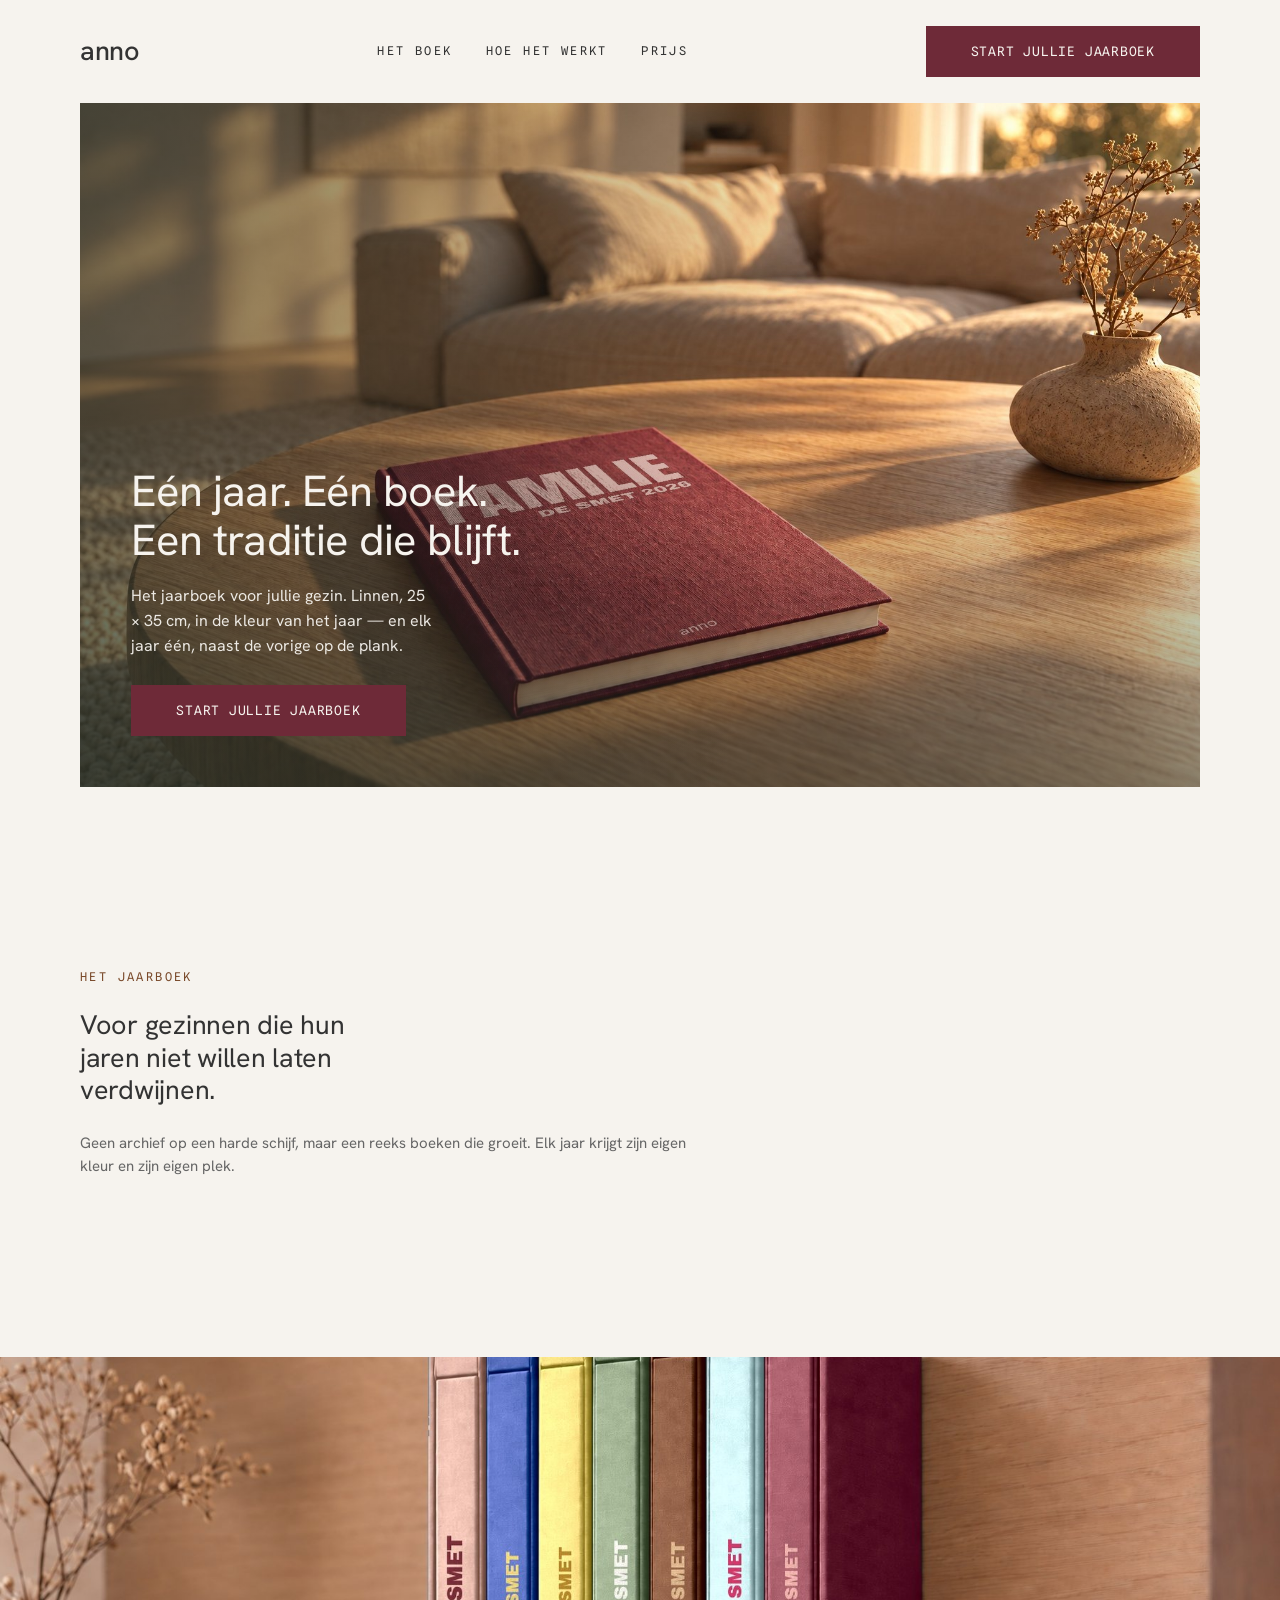
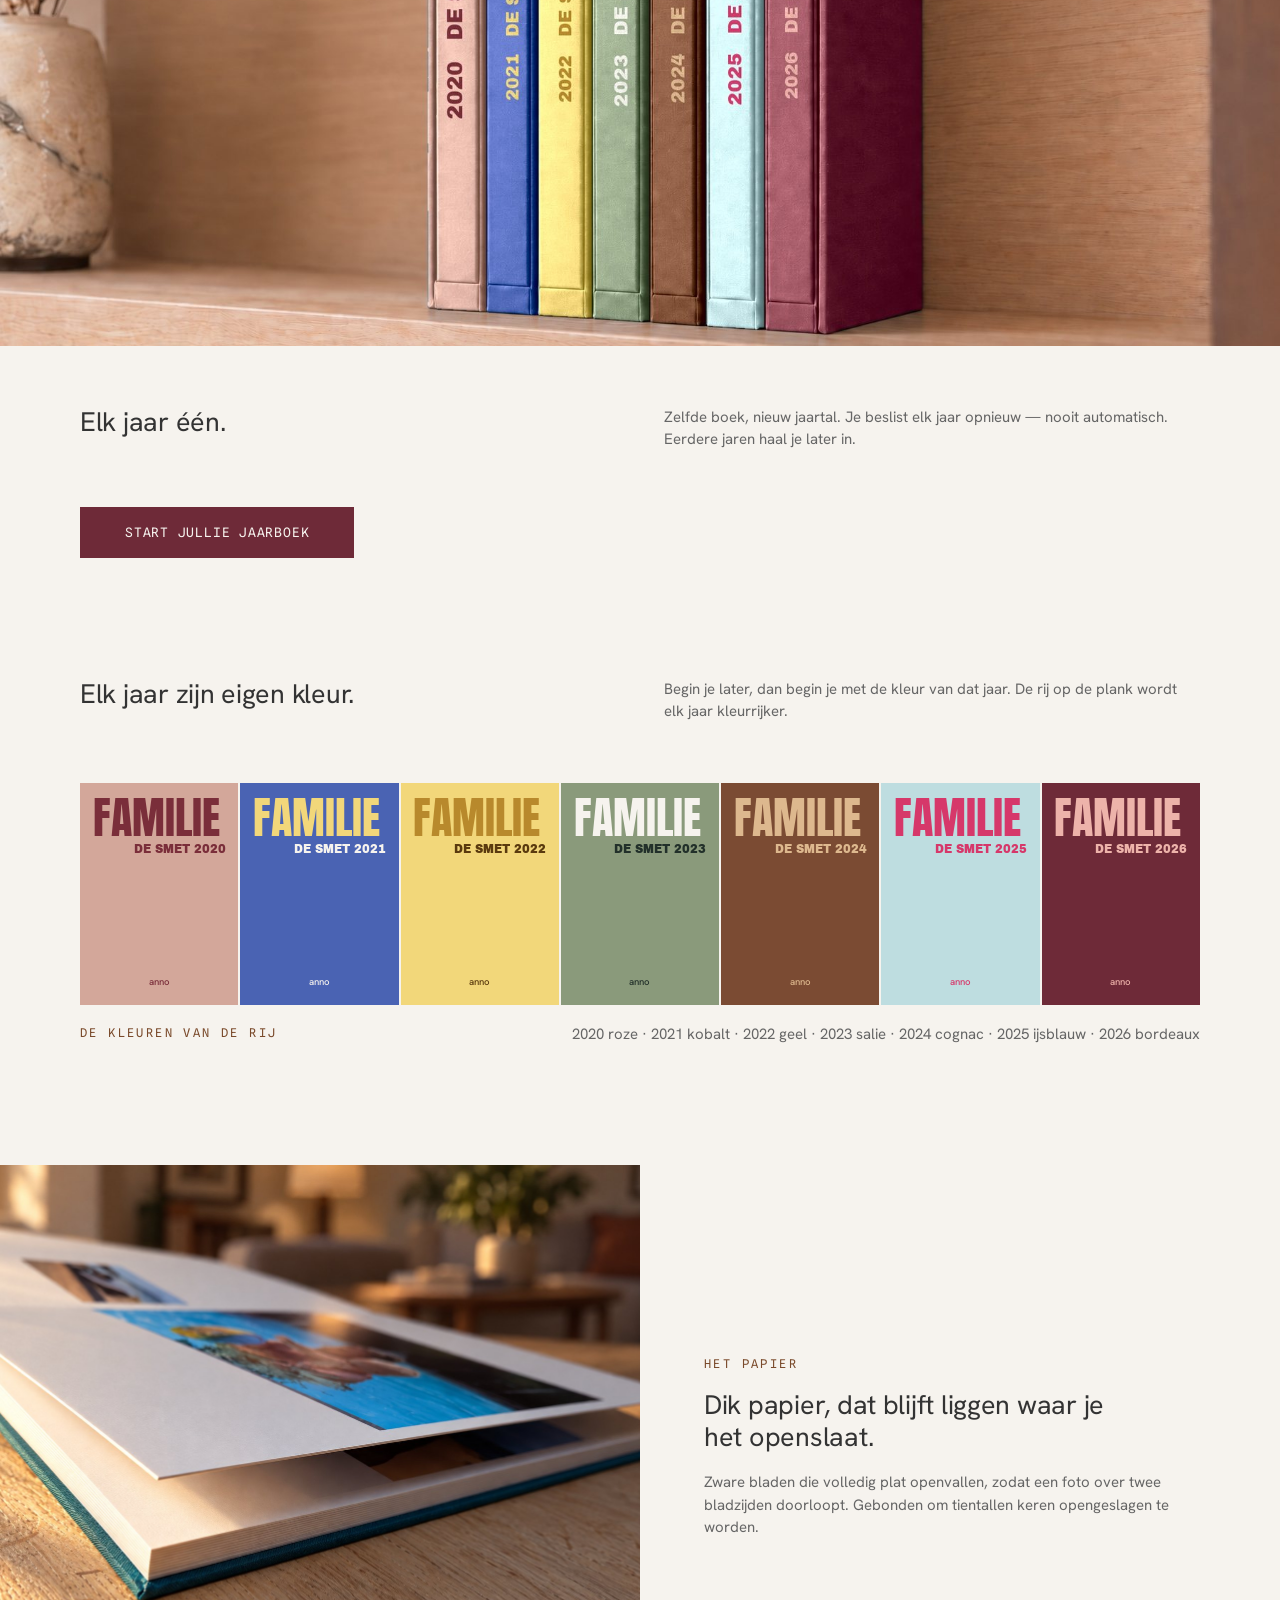
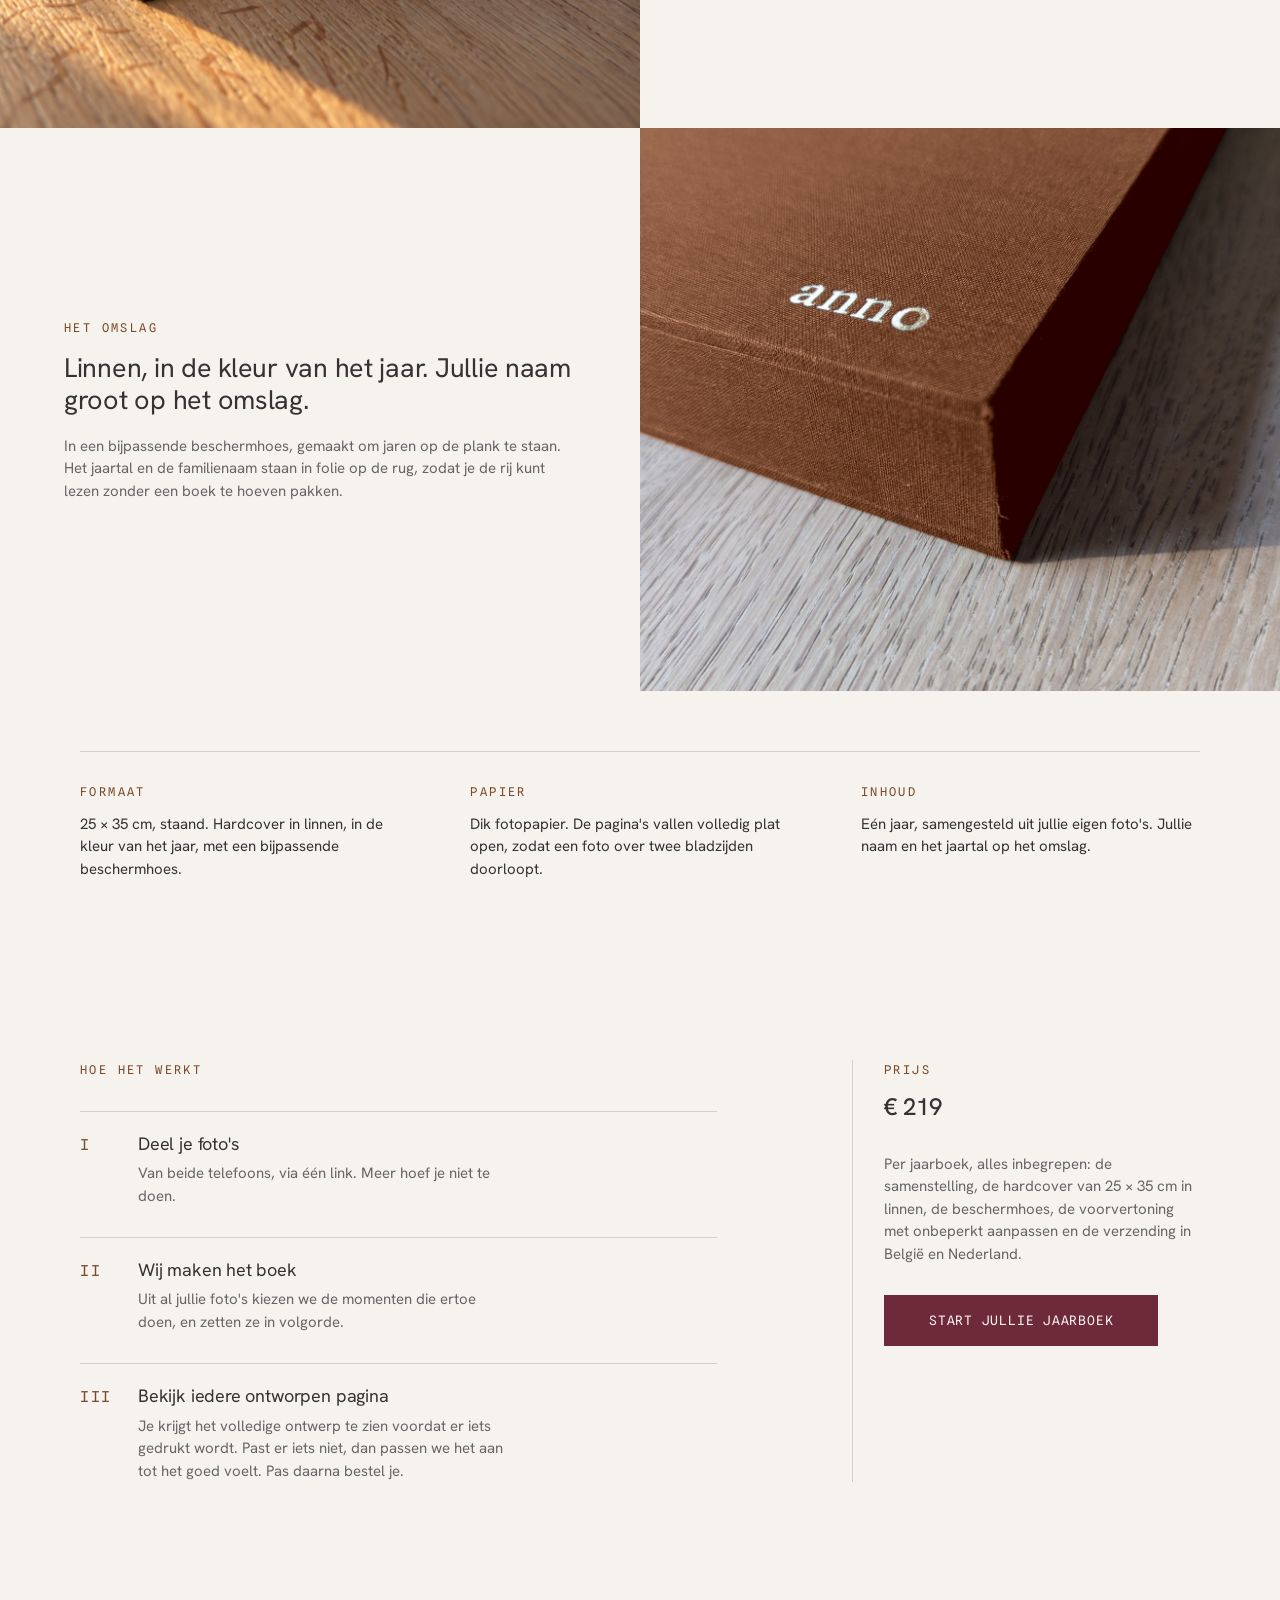
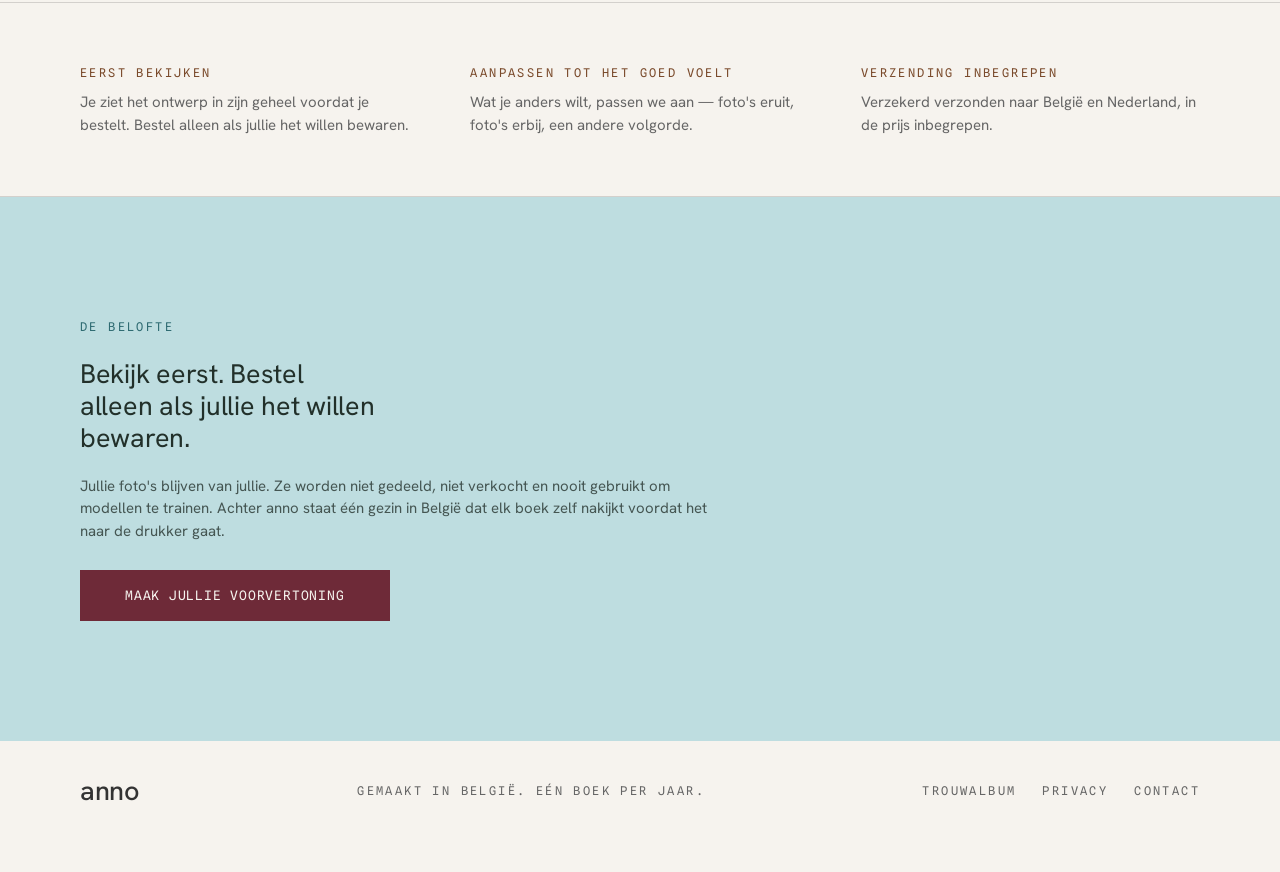
==== commit 730bc913: "One CTA colour: bordeaux everywhere Per the audit's second point — mixed CTA colours read as assembl" ====
--- a/index.html
+++ b/index.html
@@ -37,7 +37,7 @@
     <div class="in">
       <h1 class="h h1">Eén jaar. Eén boek.<br>Een traditie die blijft.</h1>
       <p class="lead">Het jaarboek voor jullie gezin. Linnen, 25 × 35 cm, in de kleur van het jaar — en elk jaar één, naast de vorige op de plank.</p>
-      <a class="btn kobalt" href="https://upload.annoalbum.com?album=familie">Start jullie jaarboek</a>
+      <a class="btn dark" href="https://upload.annoalbum.com?album=familie">Start jullie jaarboek</a>
     </div>
   </div>
 </header>
@@ -57,7 +57,7 @@
   <div class="caption">
     <h2 class="h h2">Elk jaar één.</h2>
     <p class="p soft">Zelfde boek, nieuw jaartal. Je beslist elk jaar opnieuw — nooit automatisch. Eerdere jaren haal je later in.</p>
-    <a class="btn geel" style="grid-column:1/-1;justify-self:start;margin-top:8px" href="https://upload.annoalbum.com?album=familie">Start jullie jaarboek</a>
+    <a class="btn dark" style="grid-column:1/-1;justify-self:start;margin-top:8px" href="https://upload.annoalbum.com?album=familie">Start jullie jaarboek</a>
   </div>
 </section>
 
@@ -119,7 +119,7 @@
     <div class="mono eyebrow" style="margin-bottom:10px">Prijs</div>
     <div class="amount">€ 219</div>
     <p>Per jaarboek, alles inbegrepen: de samenstelling, de hardcover van 25 × 35 cm in linnen, de beschermhoes, de voorvertoning met onbeperkt aanpassen en de verzending in België en Nederland.</p>
-    <a class="btn cognacb" href="https://upload.annoalbum.com?album=familie">Start jullie jaarboek</a>
+    <a class="btn dark" href="https://upload.annoalbum.com?album=familie">Start jullie jaarboek</a>
   </div>
 </section>
 
@@ -136,7 +136,7 @@
     <div class="mono">De belofte</div>
     <h2 class="h h2">Bekijk eerst. Bestel alleen als jullie het willen bewaren.</h2>
     <p>Jullie foto's blijven van jullie. Ze worden niet gedeeld, niet verkocht en nooit gebruikt om modellen te trainen. Achter anno staat één gezin in België dat elk boek zelf nakijkt voordat het naar de drukker gaat.</p>
-    <a class="btn geel" style="margin-top:8px" href="https://upload.annoalbum.com?album=familie">Maak jullie voorvertoning</a>
+    <a class="btn dark" style="margin-top:8px" href="https://upload.annoalbum.com?album=familie">Maak jullie voorvertoning</a>
   </div>
 </section>
 
--- a/assets/anno.css
+++ b/assets/anno.css
@@ -55,16 +55,6 @@
 .btn.dark:hover{background:transparent;border-color:var(--bordeaux);color:var(--bordeaux)}
 .btn.light{background:var(--bone);color:var(--pine)}
 .btn.light:hover{background:transparent;border-color:var(--bone);color:var(--bone)}
-.btn.kobalt{background:#4A63B3;color:var(--bone)}
-.btn.kobalt:hover{background:transparent;border-color:#4A63B3;color:#4A63B3}
-.btn.cognacb{background:#7B4B33;color:var(--bone)}
-.btn.cognacb:hover{background:transparent;border-color:#7B4B33;color:#7B4B33}
-.btn.geel{background:#F2D77A;color:var(--pine)}
-.btn.geel:hover{background:transparent;border-color:#B8892C;color:#5A3A0E}
-.btn.salie{background:#8A9A7B;color:var(--bone)}
-.btn.salie:hover{background:transparent;border-color:#8A9A7B;color:#4A5741}
-.btn.roze{background:#D3A79A;color:#7A2E3A}
-.btn.roze:hover{background:transparent;border-color:#D3A79A;color:#7A2E3A}
 .btn.outline{background:none;border-color:var(--ink);color:var(--ink)}
 .btn.outline:hover{background:var(--ink);color:var(--bone)}
 .link{border-bottom:1px solid currentColor;padding-bottom:3px}
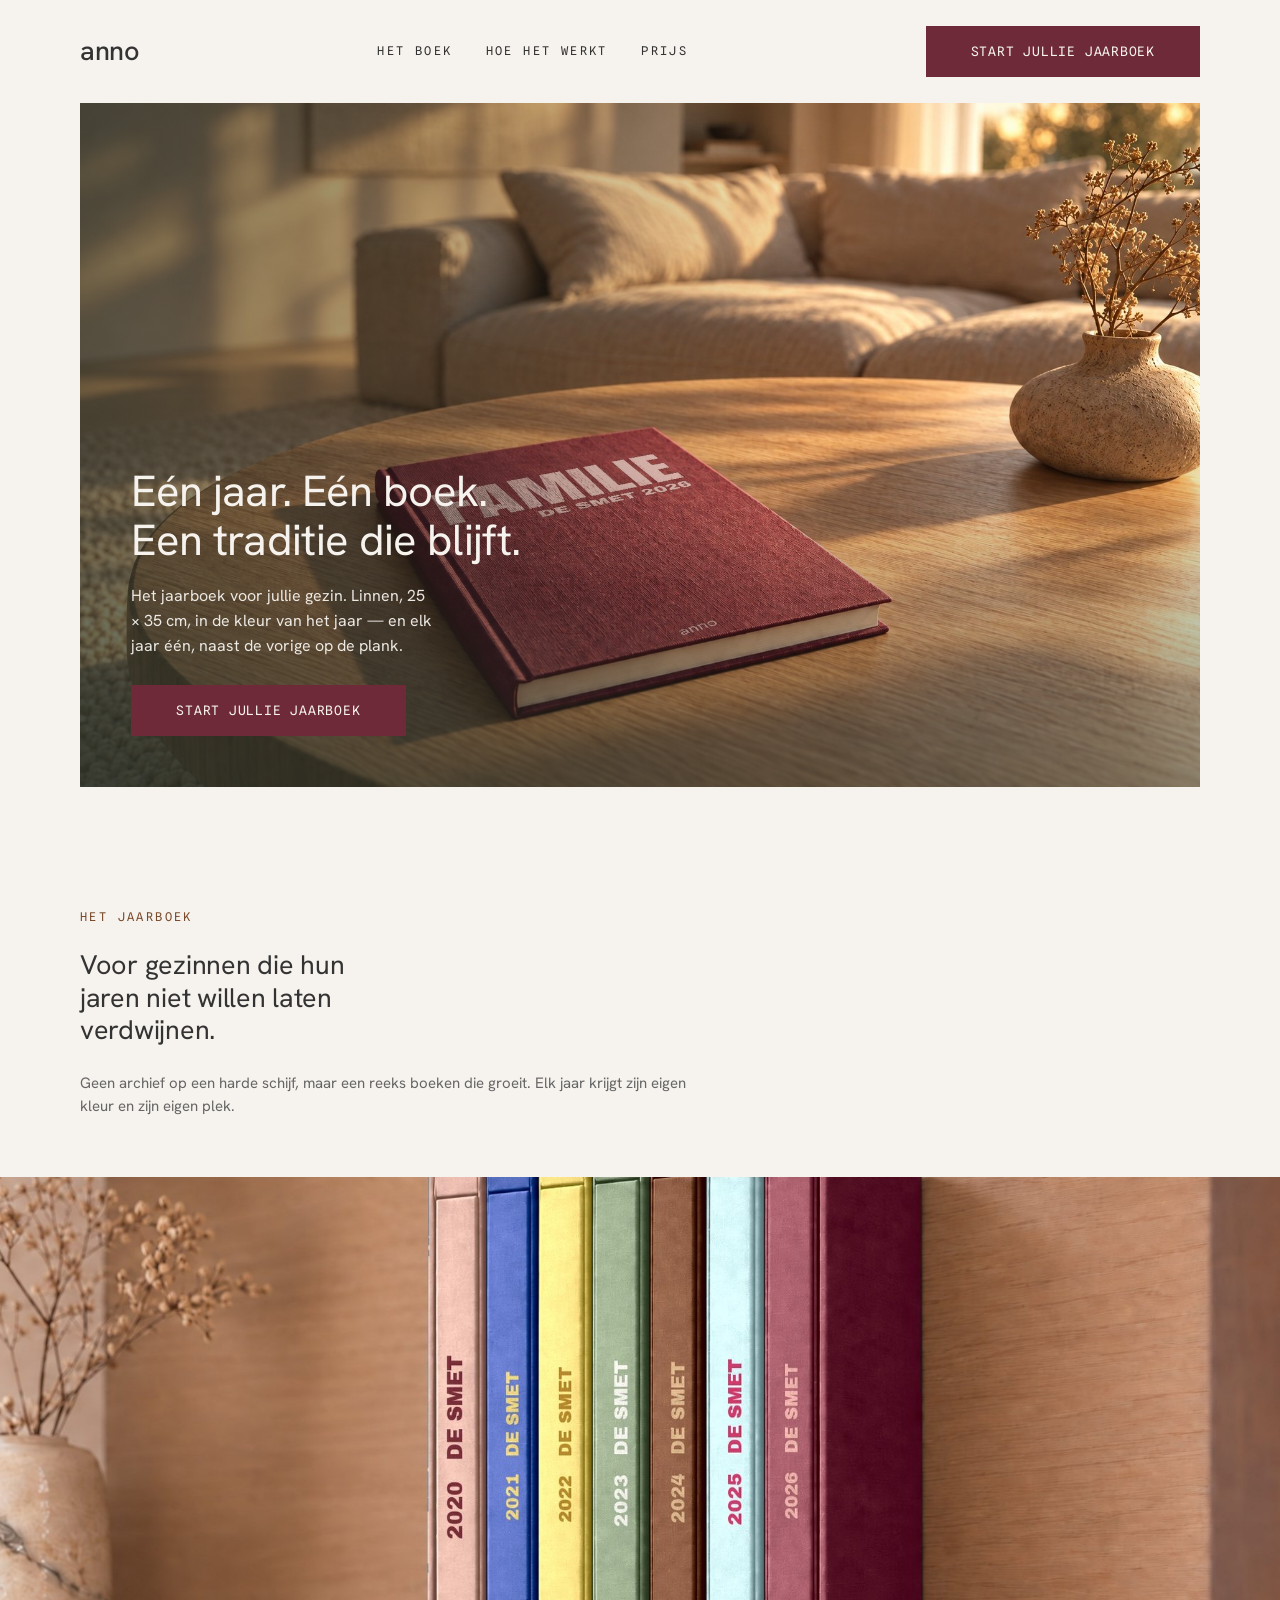
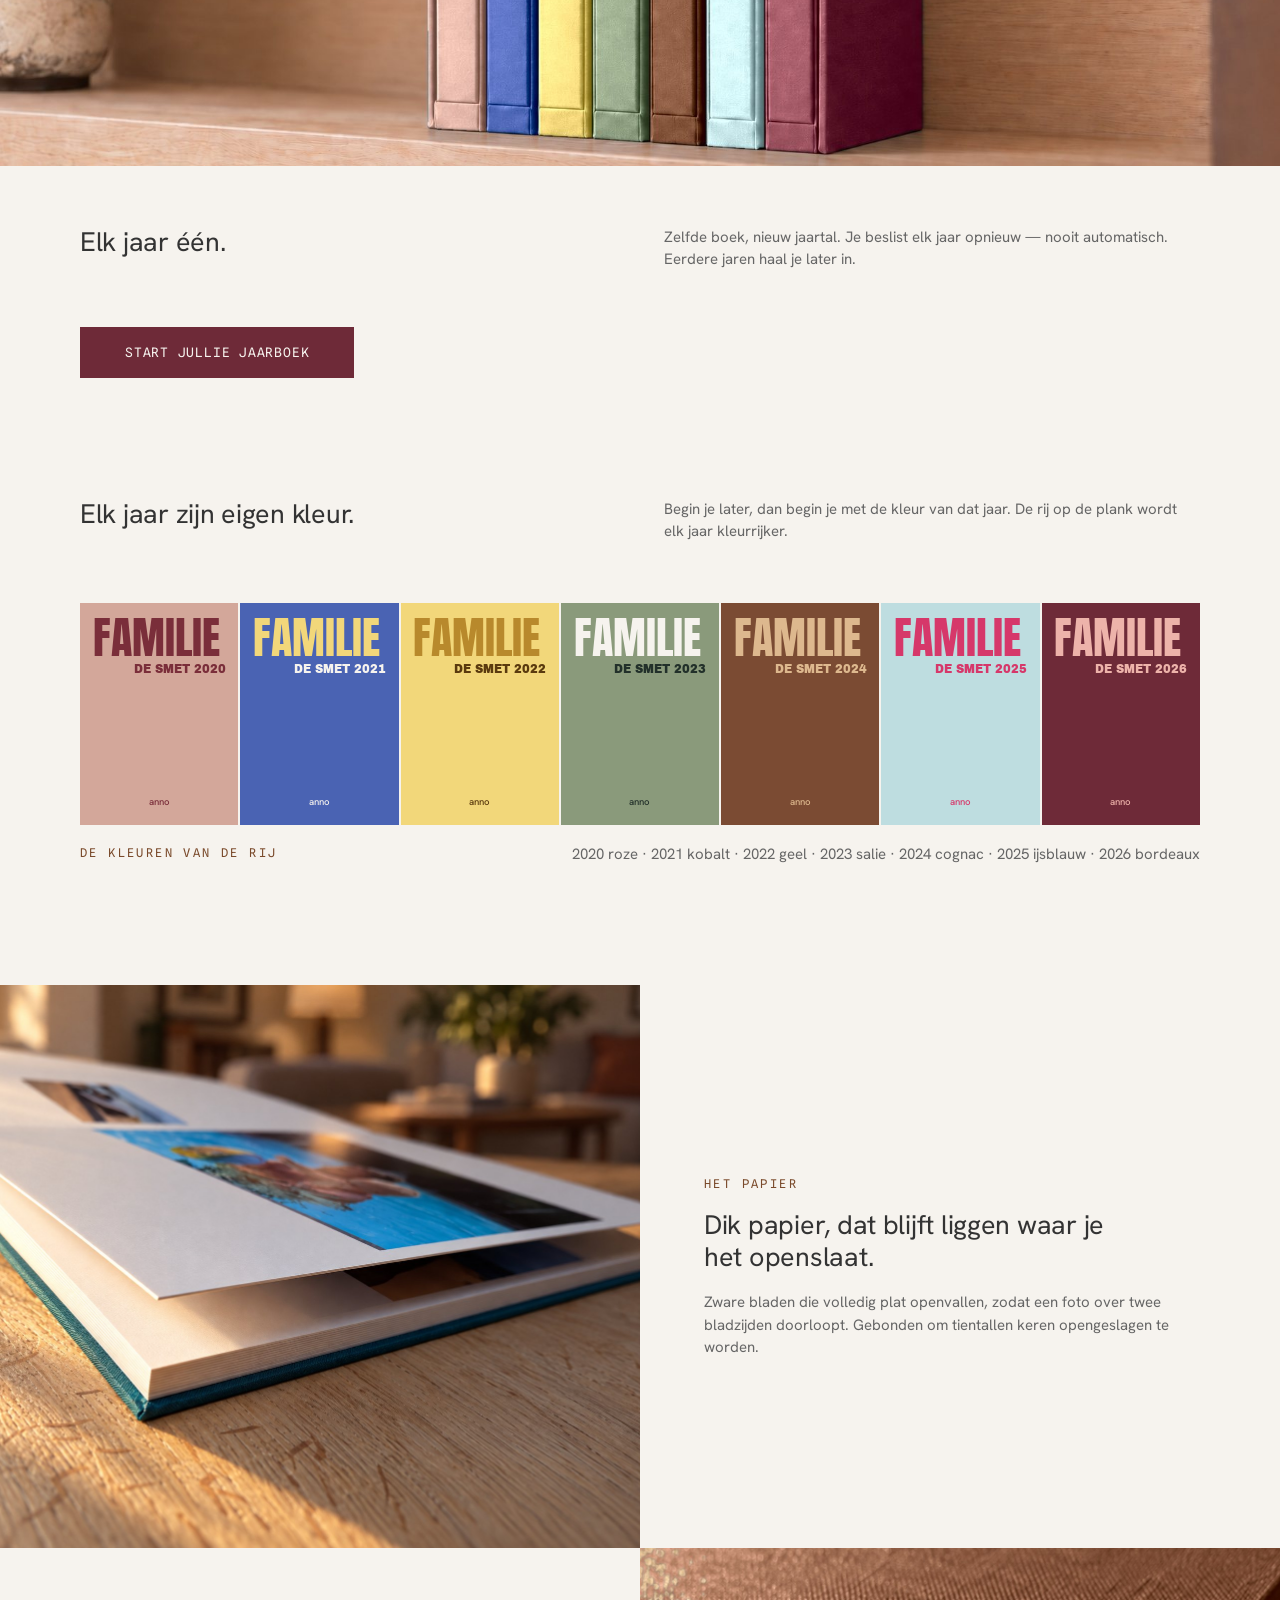
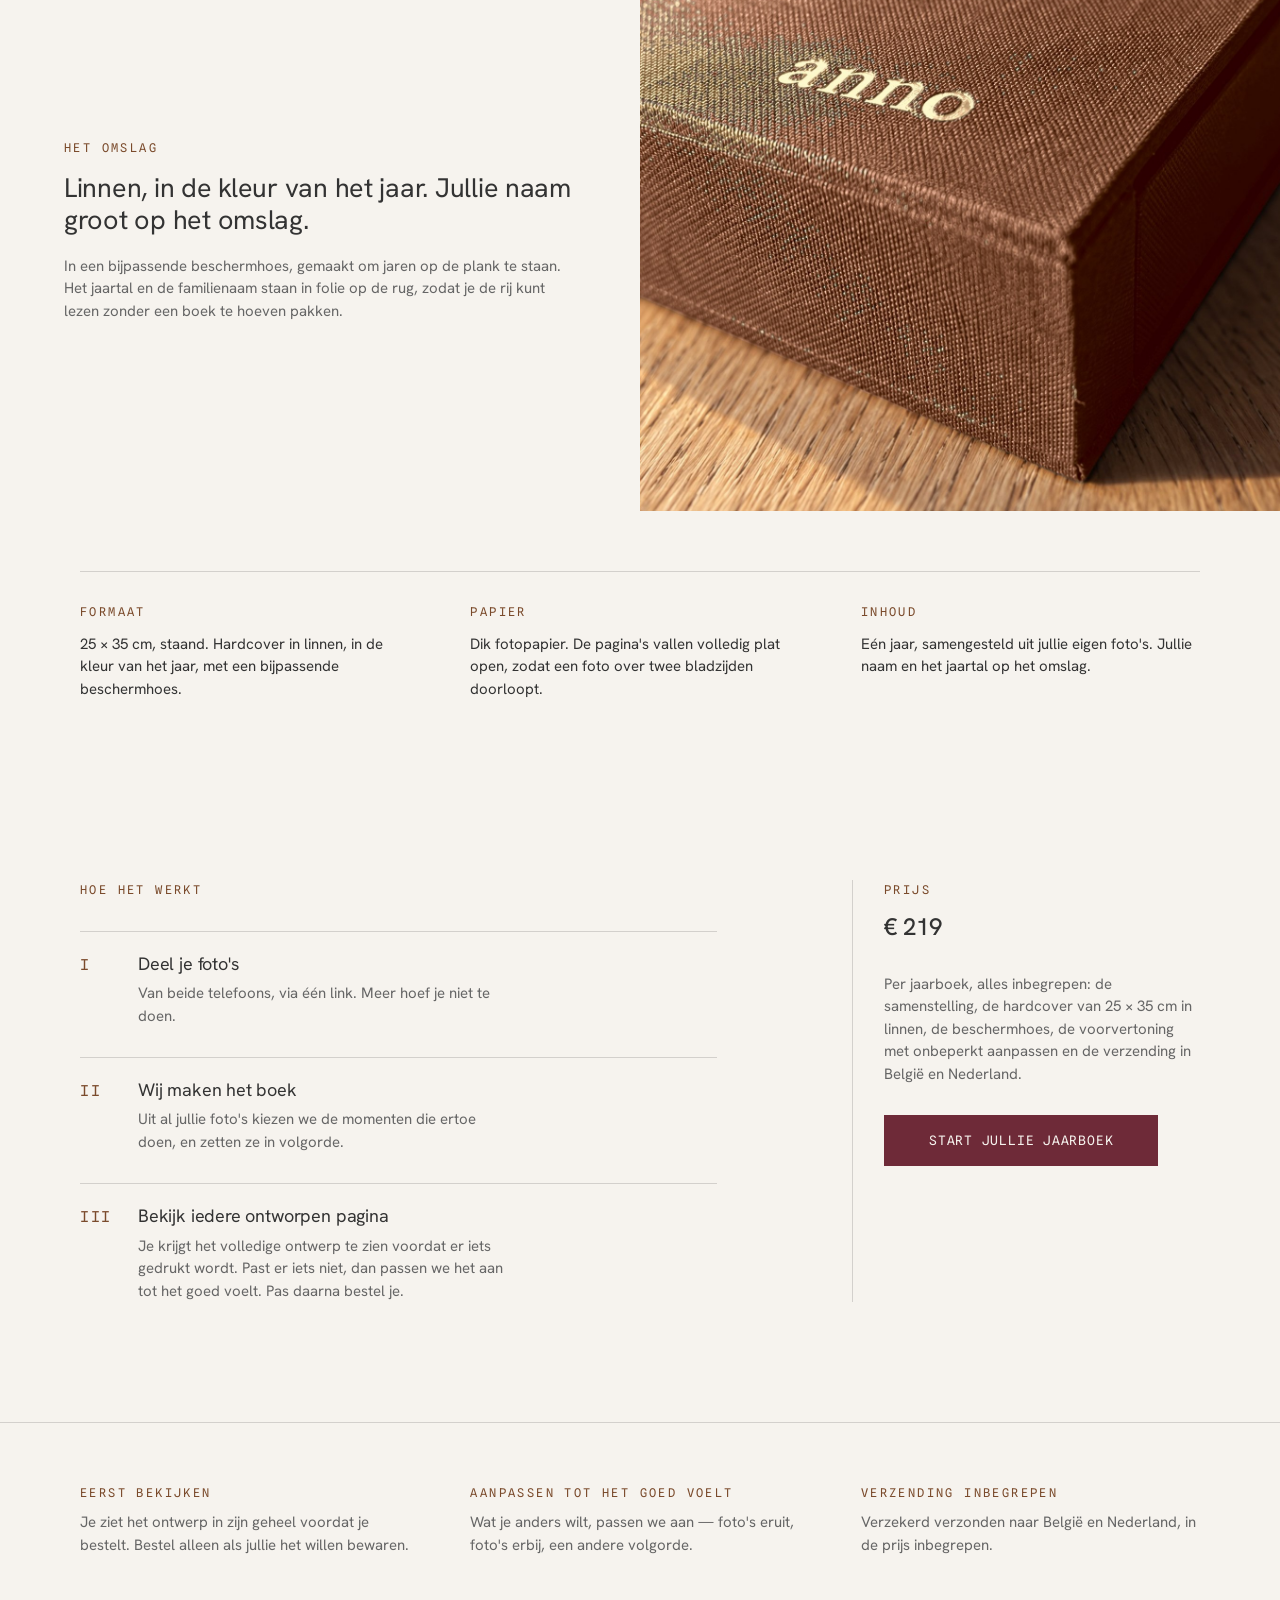
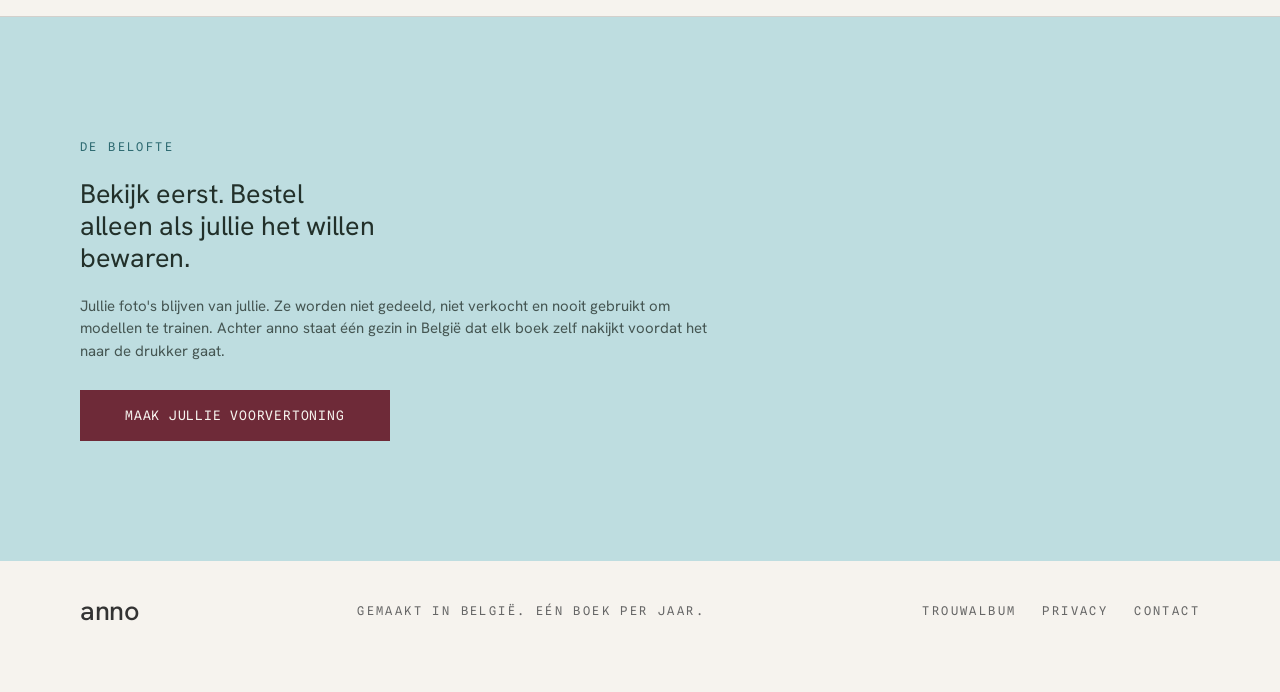
==== commit 2e30f3f4: "Close the gap around the opening statement Moving the spec triplet out of that section left its 60px" ====
--- a/index.html
+++ b/index.html
@@ -34,17 +34,17 @@
   <div class="frame">
     <img src="img/familie-hero.jpg?v=4" alt="Het familie-album in bordeaux linnen op een eiken salontafel, in laag avondlicht" style="object-position:center 62%">
     <div class="shade"></div>
-    <div class="in">
-      <h1 class="h h1">Eén jaar. Eén boek.<br>Een traditie die blijft.</h1>
-      <p class="lead">Het jaarboek voor jullie gezin. Linnen, 25 × 35 cm, in de kleur van het jaar — en elk jaar één, naast de vorige op de plank.</p>
-      <a class="btn dark" href="https://upload.annoalbum.com?album=familie">Start jullie jaarboek</a>
-    </div>
+  </div>
+  <div class="in">
+    <h1 class="h h1">Eén jaar. Eén boek.<br>Een traditie die blijft.</h1>
+    <p class="lead">Het jaarboek voor jullie gezin. Linnen, 25 × 35 cm, in de kleur van het jaar — en elk jaar één, naast de vorige op de plank.</p>
+    <a class="btn dark" href="https://upload.annoalbum.com?album=familie">Start jullie jaarboek</a>
   </div>
 </header>
 
 <!-- BELONGING -->
-<section class="sec" id="boek">
-  <div class="statement" style="margin-bottom:var(--sec-m)">
+<section class="sec tight" id="boek">
+  <div class="statement">
     <div class="mono eyebrow">Het jaarboek</div>
     <h2 class="h h2">Voor gezinnen die hun jaren niet willen laten verdwijnen.</h2>
     <p class="p soft" style="margin-top:4px">Geen archief op een harde schijf, maar een reeks boeken die groeit. Elk jaar krijgt zijn eigen kleur en zijn eigen plek.</p>
--- a/assets/anno.css
+++ b/assets/anno.css
@@ -67,18 +67,25 @@
 @media(max-width:820px){.nav .links{display:none}}
 
 /* ---- hero: contained full-width, inset by the page gutter ---- */
-.hero{padding:0 var(--pad) var(--sec-m);max-width:var(--maxw);margin:0 auto}
+.hero{position:relative;padding:0 var(--pad) var(--sec-m);max-width:var(--maxw);margin:0 auto}
 .hero .frame{position:relative;height:min(76vh,760px);overflow:hidden;color:var(--bone)}
 .hero .frame>img{position:absolute;inset:0;width:100%;height:100%;object-fit:cover}
 .hero .shade{position:absolute;inset:0;background:
   linear-gradient(100deg,rgba(34,48,42,.62) 0%,rgba(34,48,42,.28) 38%,rgba(34,48,42,0) 62%),
   linear-gradient(180deg,rgba(34,48,42,0) 45%,rgba(34,48,42,.5) 100%)}
-.hero .in{position:relative;height:100%;display:flex;flex-direction:column;justify-content:flex-end;
-          gap:20px;padding:clamp(28px,4vw,52px)}
+.hero .in{position:absolute;left:var(--pad);right:var(--pad);bottom:var(--sec-m);color:var(--bone);
+          display:flex;flex-direction:column;gap:20px;padding:clamp(28px,4vw,52px)}
 .hero .in .h1{max-width:19ch}
 .hero .in .lead{color:var(--bone);opacity:.94;max-width:34ch}
 .hero .in .btn{align-self:flex-start;margin-top:6px}
-@media(max-width:760px){.hero .frame{height:min(72vh,620px)}}
+/* on a phone the copy will not sit over the object legibly, so it drops below the photograph */
+@media(max-width:760px){
+  .hero .frame{height:min(56vh,460px)}
+  .hero .shade{display:none}
+  .hero .in{position:static;color:var(--ink);padding:26px 0 0;gap:16px}
+  .hero .in .h1{max-width:none}
+  .hero .in .lead{color:var(--soft);max-width:none}
+}
 
 /* ---- section rhythm ---- */
 .sec{padding:var(--sec) var(--pad);max-width:var(--maxw);margin:0 auto}
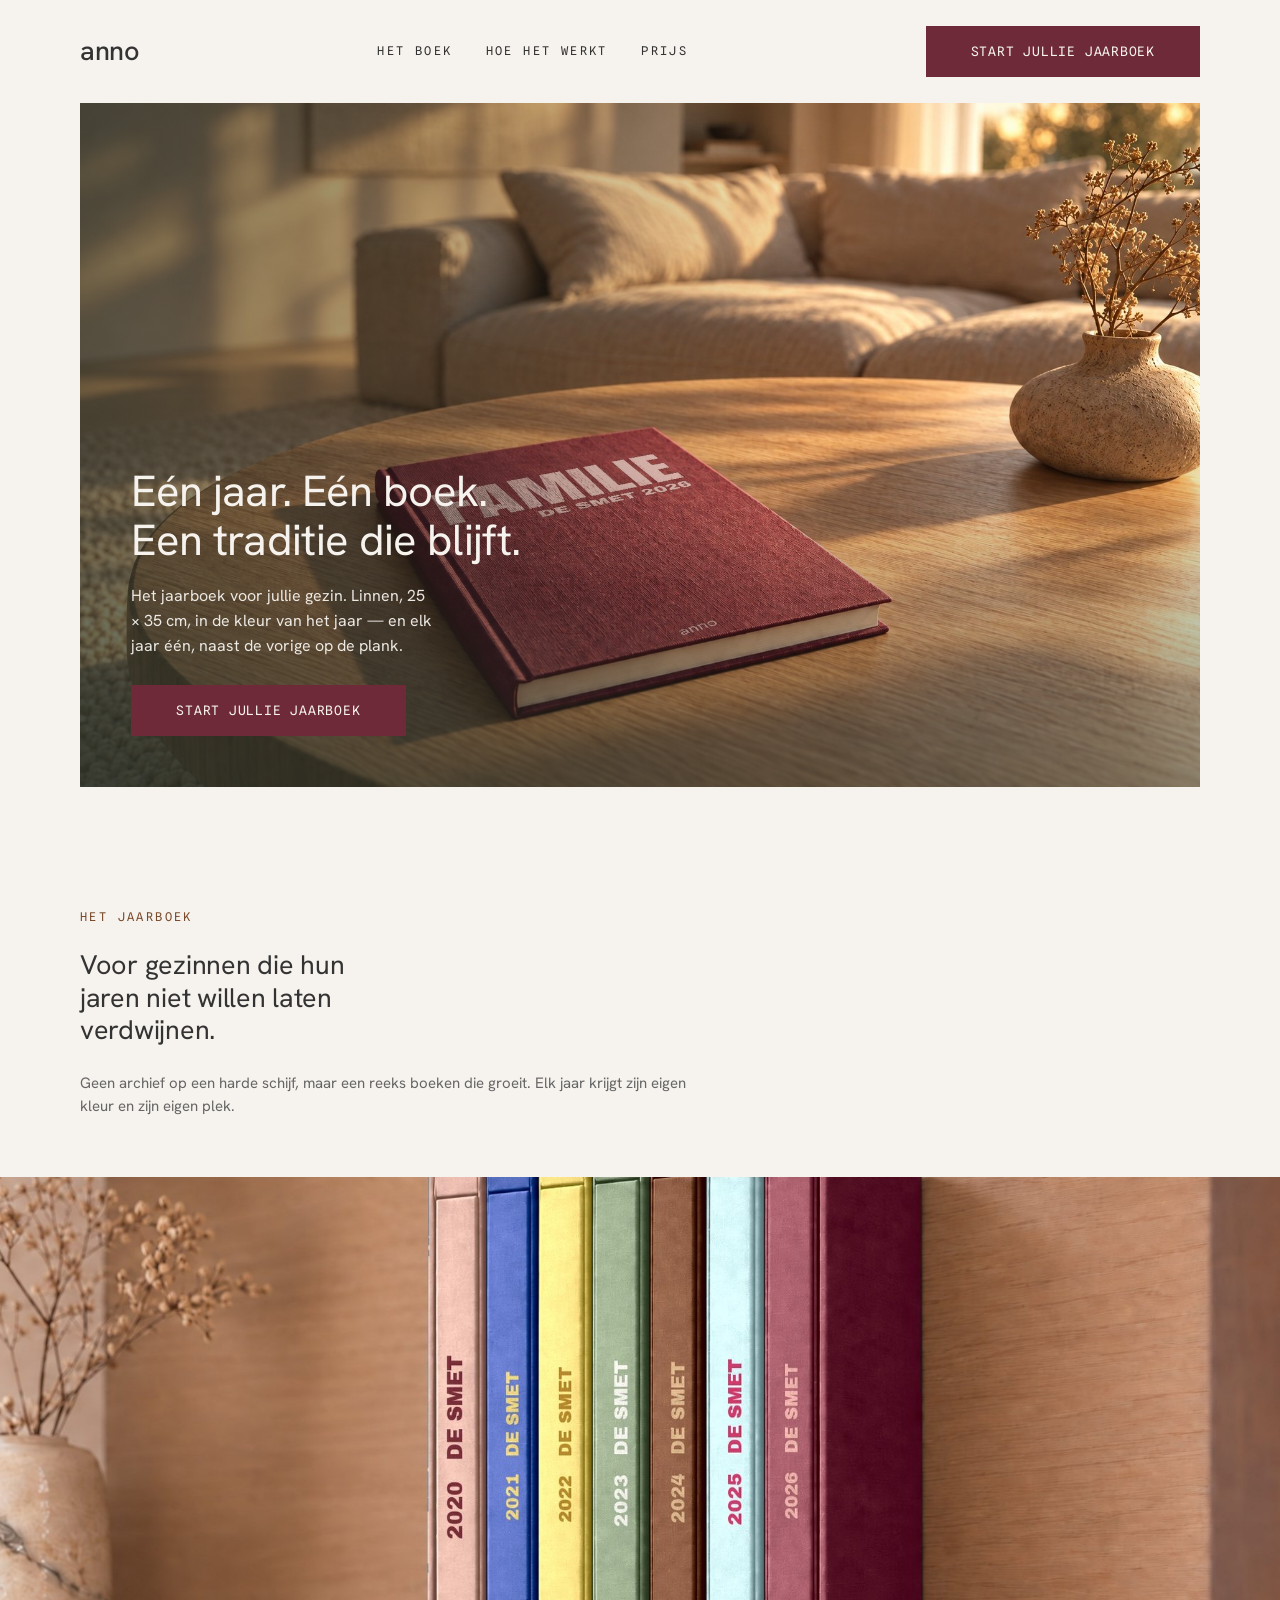
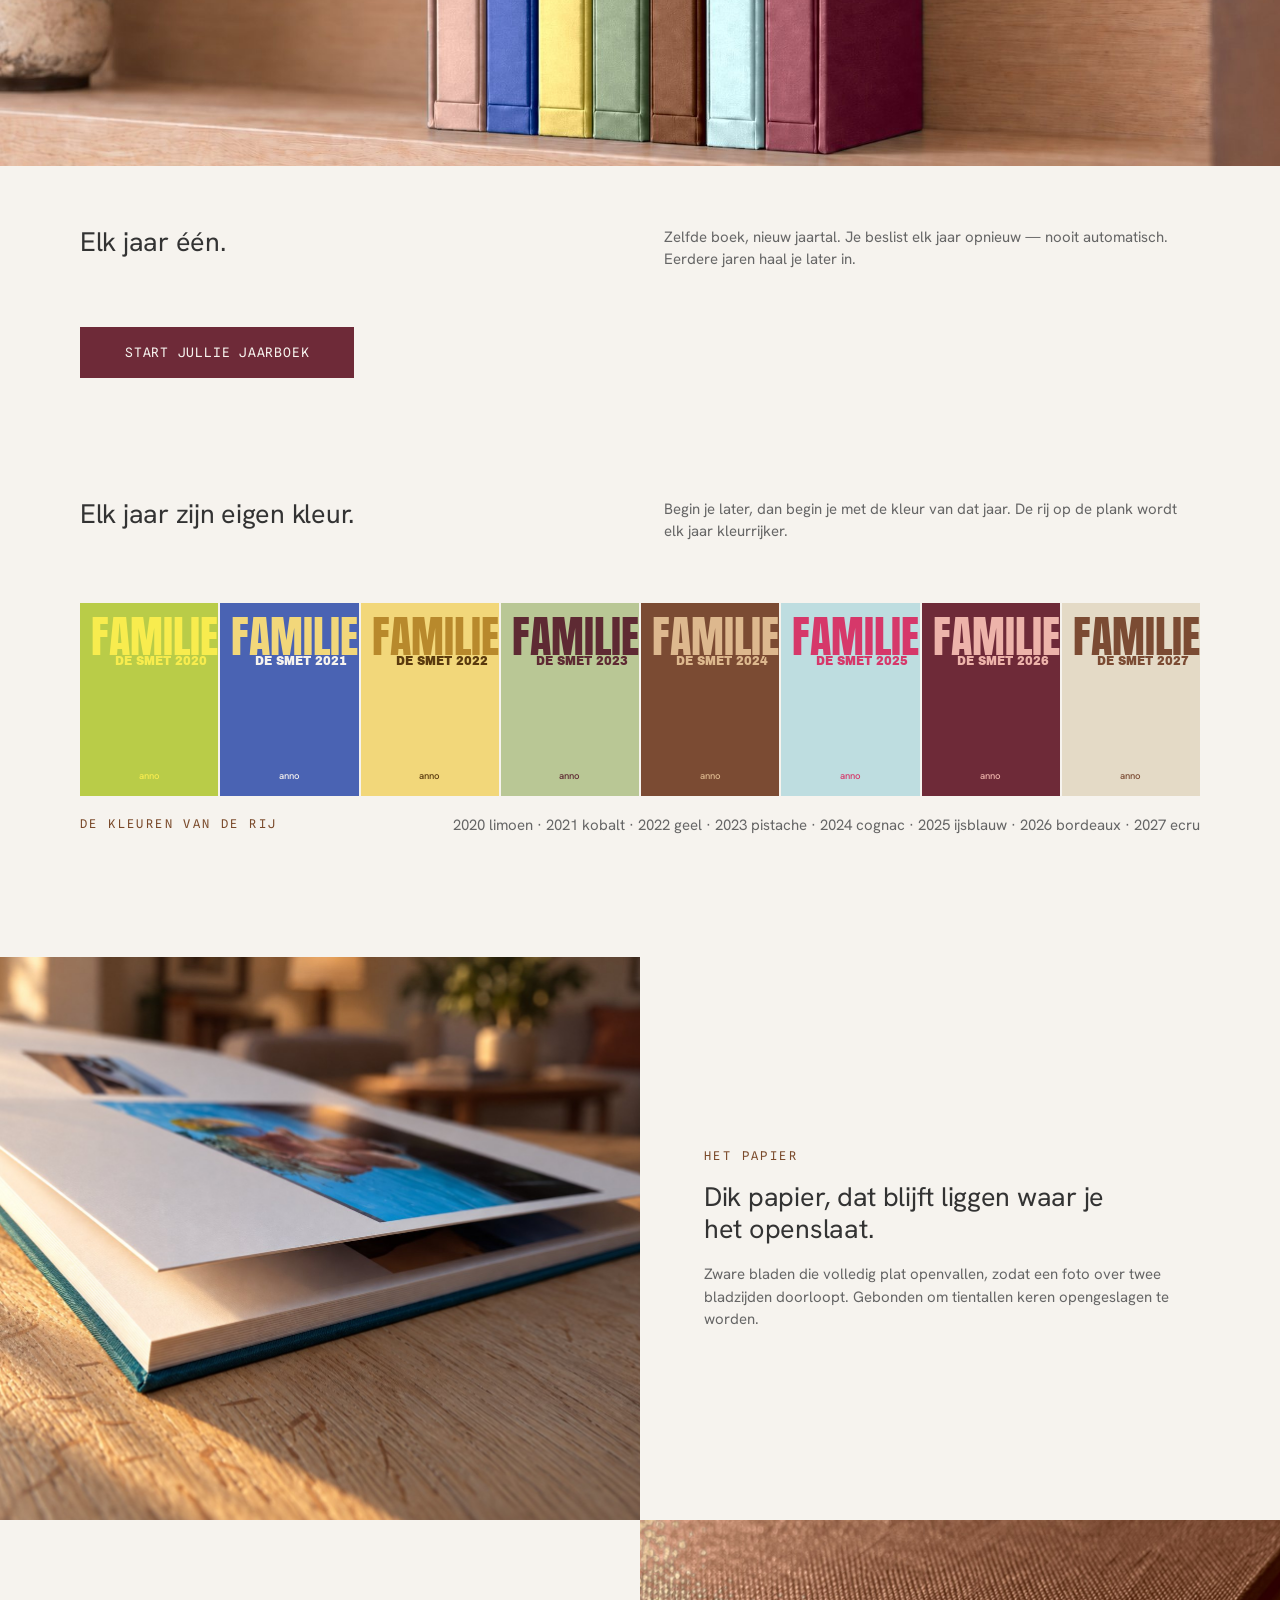
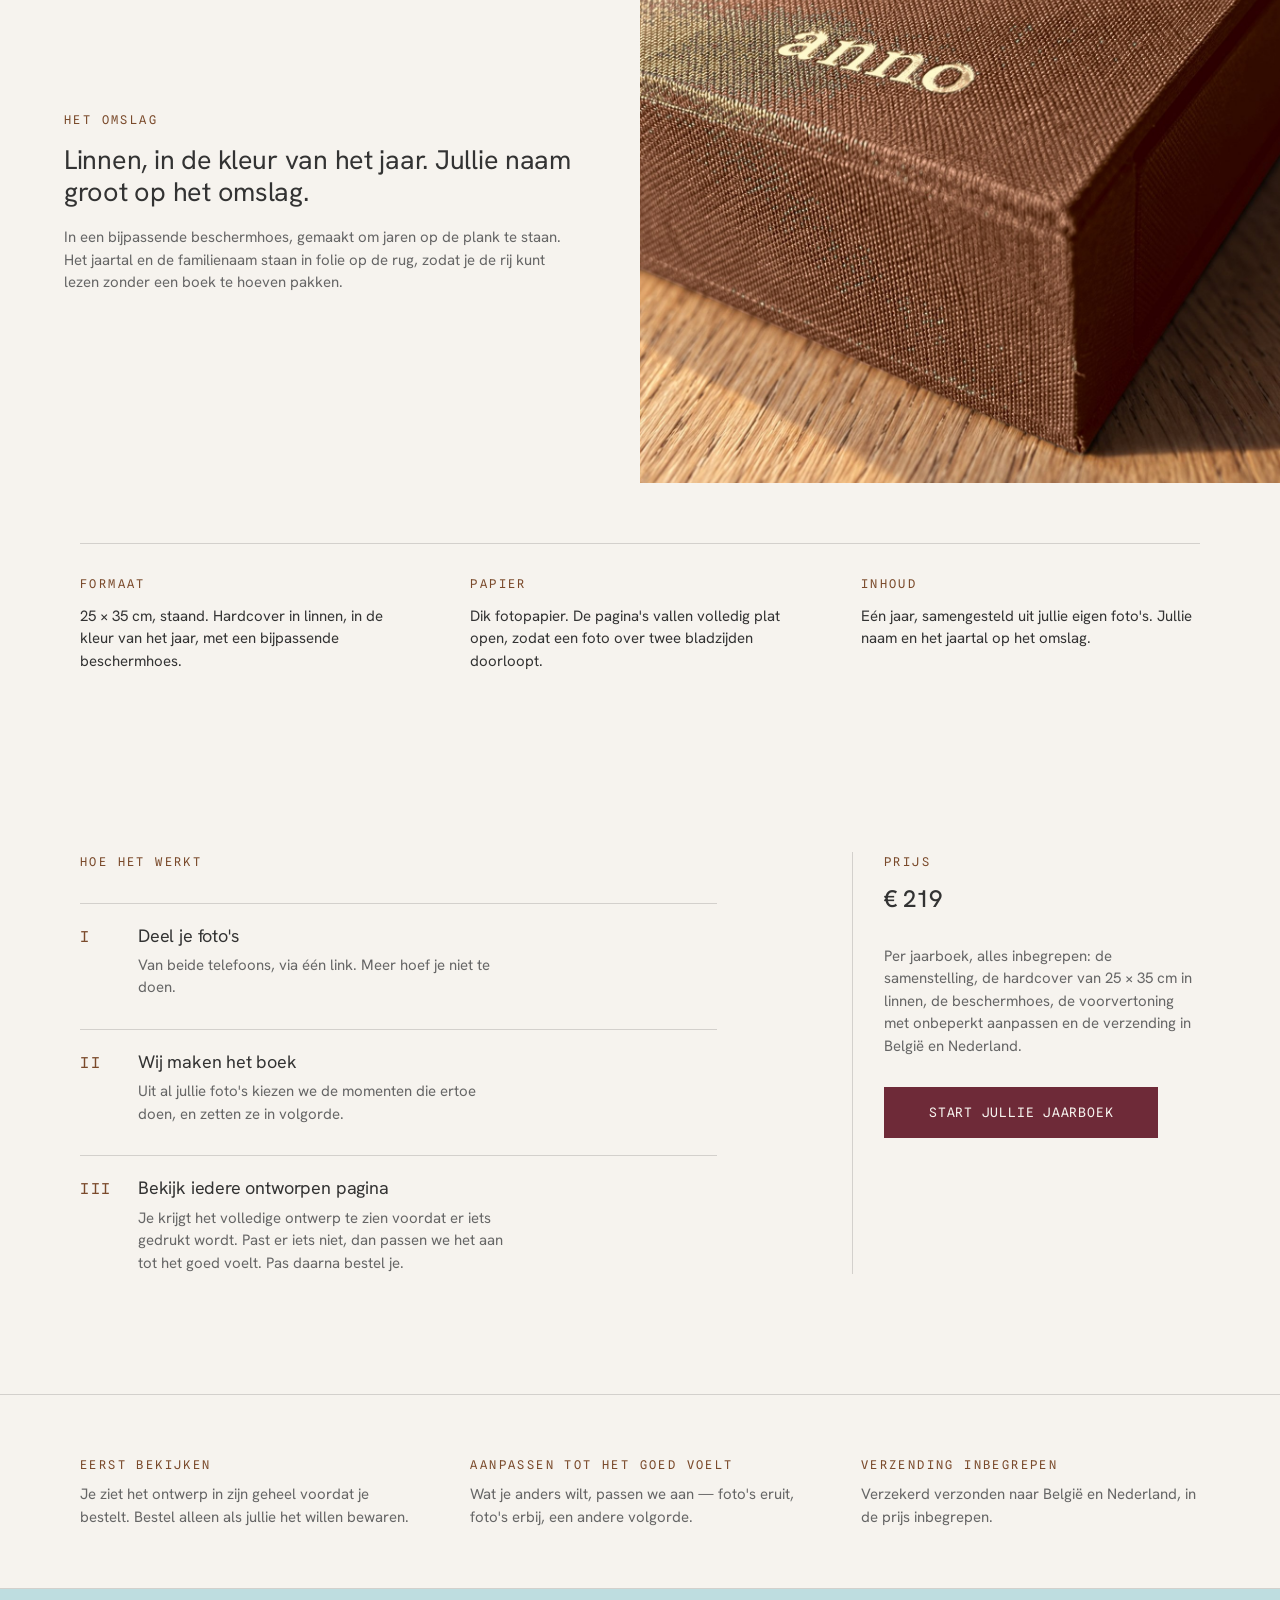
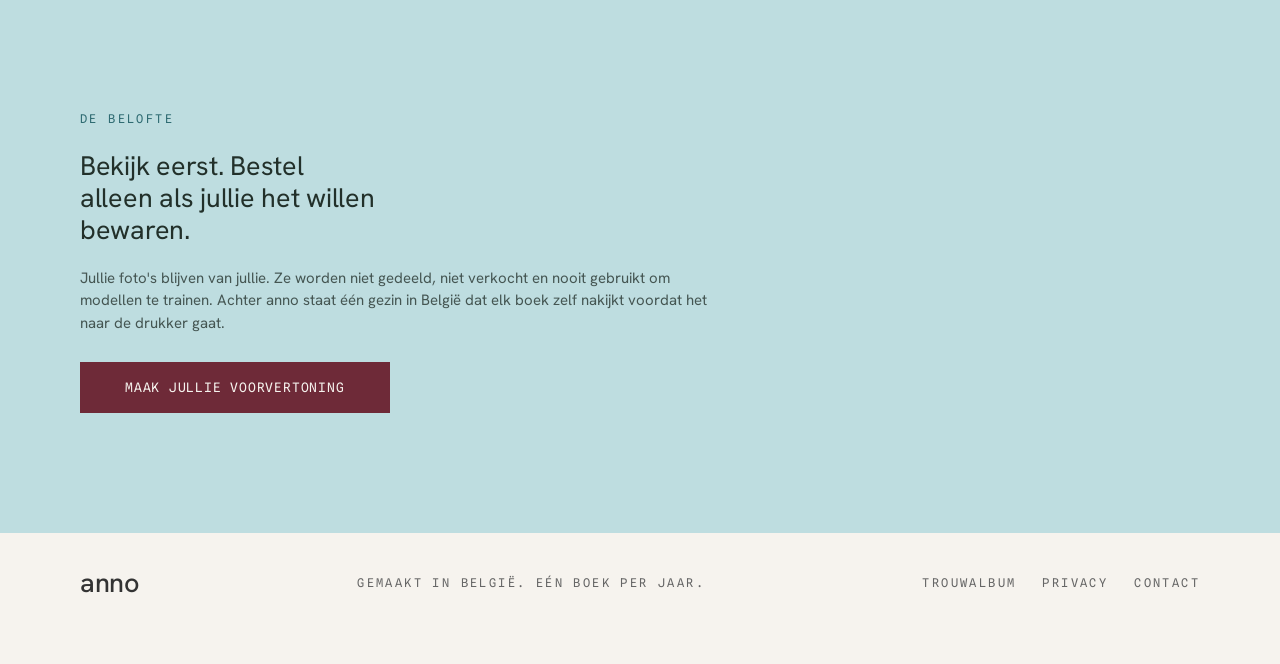
==== commit 6731fb8f: "Palette: limoen for 2020, pistache for 2023, ecru added as 2027 2020 dusty rose becomes limoen #B9CC" ====
--- a/index.html
+++ b/index.html
@@ -68,15 +68,16 @@
     <p class="p soft">Begin je later, dan begin je met de kleur van dat jaar. De rij op de plank wordt elk jaar kleurrijker.</p>
   </div>
   <div class="swatches">
-    <div class="sw" style="background:#D3A79A"><div class="t" style="color:#7A2E3A">FAMILIE</div><div class="y" style="color:#7A2E3A">DE SMET 2020</div><div class="a" style="color:#7A2E3A">anno</div></div>
+    <div class="sw" style="background:#B9CC48"><div class="t" style="color:#F8EC4E">FAMILIE</div><div class="y" style="color:#F8EC4E">DE SMET 2020</div><div class="a" style="color:#F8EC4E">anno</div></div>
     <div class="sw" style="background:#4A63B3"><div class="t" style="color:#F2D77A">FAMILIE</div><div class="y" style="color:#F6F3EE">DE SMET 2021</div><div class="a" style="color:#F6F3EE">anno</div></div>
     <div class="sw" style="background:#F2D77A"><div class="t" style="color:#B8892C">FAMILIE</div><div class="y" style="color:#5A3A0E">DE SMET 2022</div><div class="a" style="color:#5A3A0E">anno</div></div>
-    <div class="sw" style="background:#8A9A7B"><div class="t" style="color:#F6F3EE">FAMILIE</div><div class="y" style="color:#22302A">DE SMET 2023</div><div class="a" style="color:#22302A">anno</div></div>
+    <div class="sw" style="background:#B9C795"><div class="t" style="color:#5E2A33">FAMILIE</div><div class="y" style="color:#5E2A33">DE SMET 2023</div><div class="a" style="color:#5E2A33">anno</div></div>
     <div class="sw" style="background:#7B4B33"><div class="t" style="color:#DDB88E">FAMILIE</div><div class="y" style="color:#DDB88E">DE SMET 2024</div><div class="a" style="color:#DDB88E">anno</div></div>
     <div class="sw" style="background:#BEDDE0"><div class="t" style="color:#D6386A">FAMILIE</div><div class="y" style="color:#D6386A">DE SMET 2025</div><div class="a" style="color:#D6386A">anno</div></div>
     <div class="sw" style="background:#6E2A38"><div class="t" style="color:#EDB3AA">FAMILIE</div><div class="y" style="color:#EDB3AA">DE SMET 2026</div><div class="a" style="color:#EDB3AA">anno</div></div>
+    <div class="sw" style="background:#E4DAC6"><div class="t" style="color:#7B4B33">FAMILIE</div><div class="y" style="color:#7B4B33">DE SMET 2027</div><div class="a" style="color:#7B4B33">anno</div></div>
   </div>
-  <div class="swatch-cap"><div class="mono eyebrow">De kleuren van de rij</div><span>2020 roze · 2021 kobalt · 2022 geel · 2023 salie · 2024 cognac · 2025 ijsblauw · 2026 bordeaux</span></div>
+  <div class="swatch-cap"><div class="mono eyebrow">De kleuren van de rij</div><span>2020 limoen · 2021 kobalt · 2022 geel · 2023 pistache · 2024 cognac · 2025 ijsblauw · 2026 bordeaux · 2027 ecru</span></div>
 </section>
 
 <!-- THE PAPER -->
--- a/assets/anno.css
+++ b/assets/anno.css
@@ -125,7 +125,7 @@
 @media(max-width:820px){.caption{grid-template-columns:1fr;gap:14px}}
 
 /* the seven colours — swatch row, the way the category actually shows a range */
-.swatches{display:grid;grid-template-columns:repeat(7,minmax(0,1fr));gap:2px}
+.swatches{display:grid;grid-template-columns:repeat(8,minmax(0,1fr));gap:2px}
 .sw{aspect-ratio:5/7;position:relative;overflow:hidden}
 .sw .t{position:absolute;left:8%;top:6%;font-family:Anton,Impact,sans-serif;
        font-size:clamp(20px,3.4vw,46px);line-height:1}
@@ -134,7 +134,7 @@
 .sw .a{position:absolute;left:0;right:0;bottom:7%;text-align:center;font-size:clamp(7px,.75vw,11px);font-weight:500}
 .swatch-cap{display:flex;justify-content:space-between;gap:24px;flex-wrap:wrap;padding-top:18px}
 .swatch-cap span{font-size:15px;color:var(--soft)}
-@media(max-width:640px){.swatches{grid-template-columns:repeat(4,minmax(0,1fr))}}
+@media(max-width:900px){.swatches{grid-template-columns:repeat(4,minmax(0,1fr))}}
 
 /* how it works + price — price at 24px, never the loudest thing on the page */
 .howprice{display:grid;grid-template-columns:repeat(12,minmax(0,1fr));gap:clamp(24px,3vw,48px)}
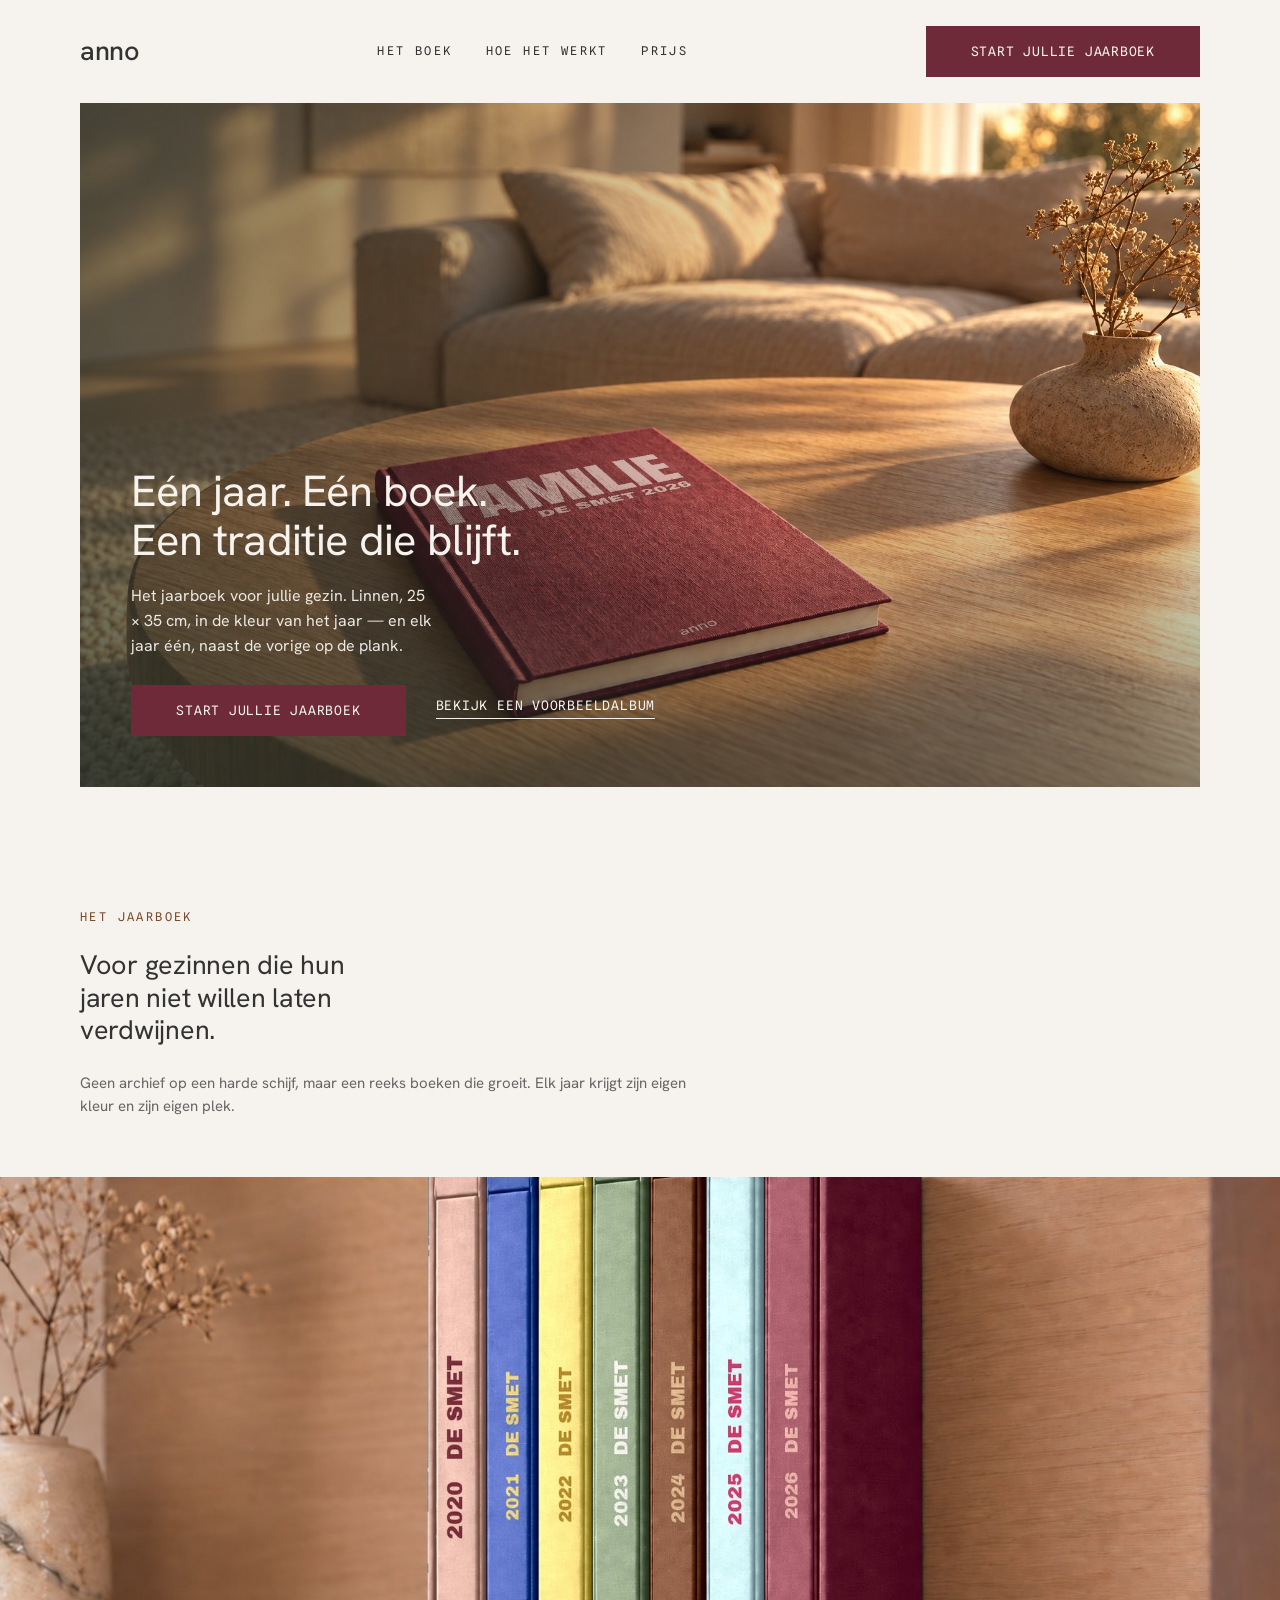
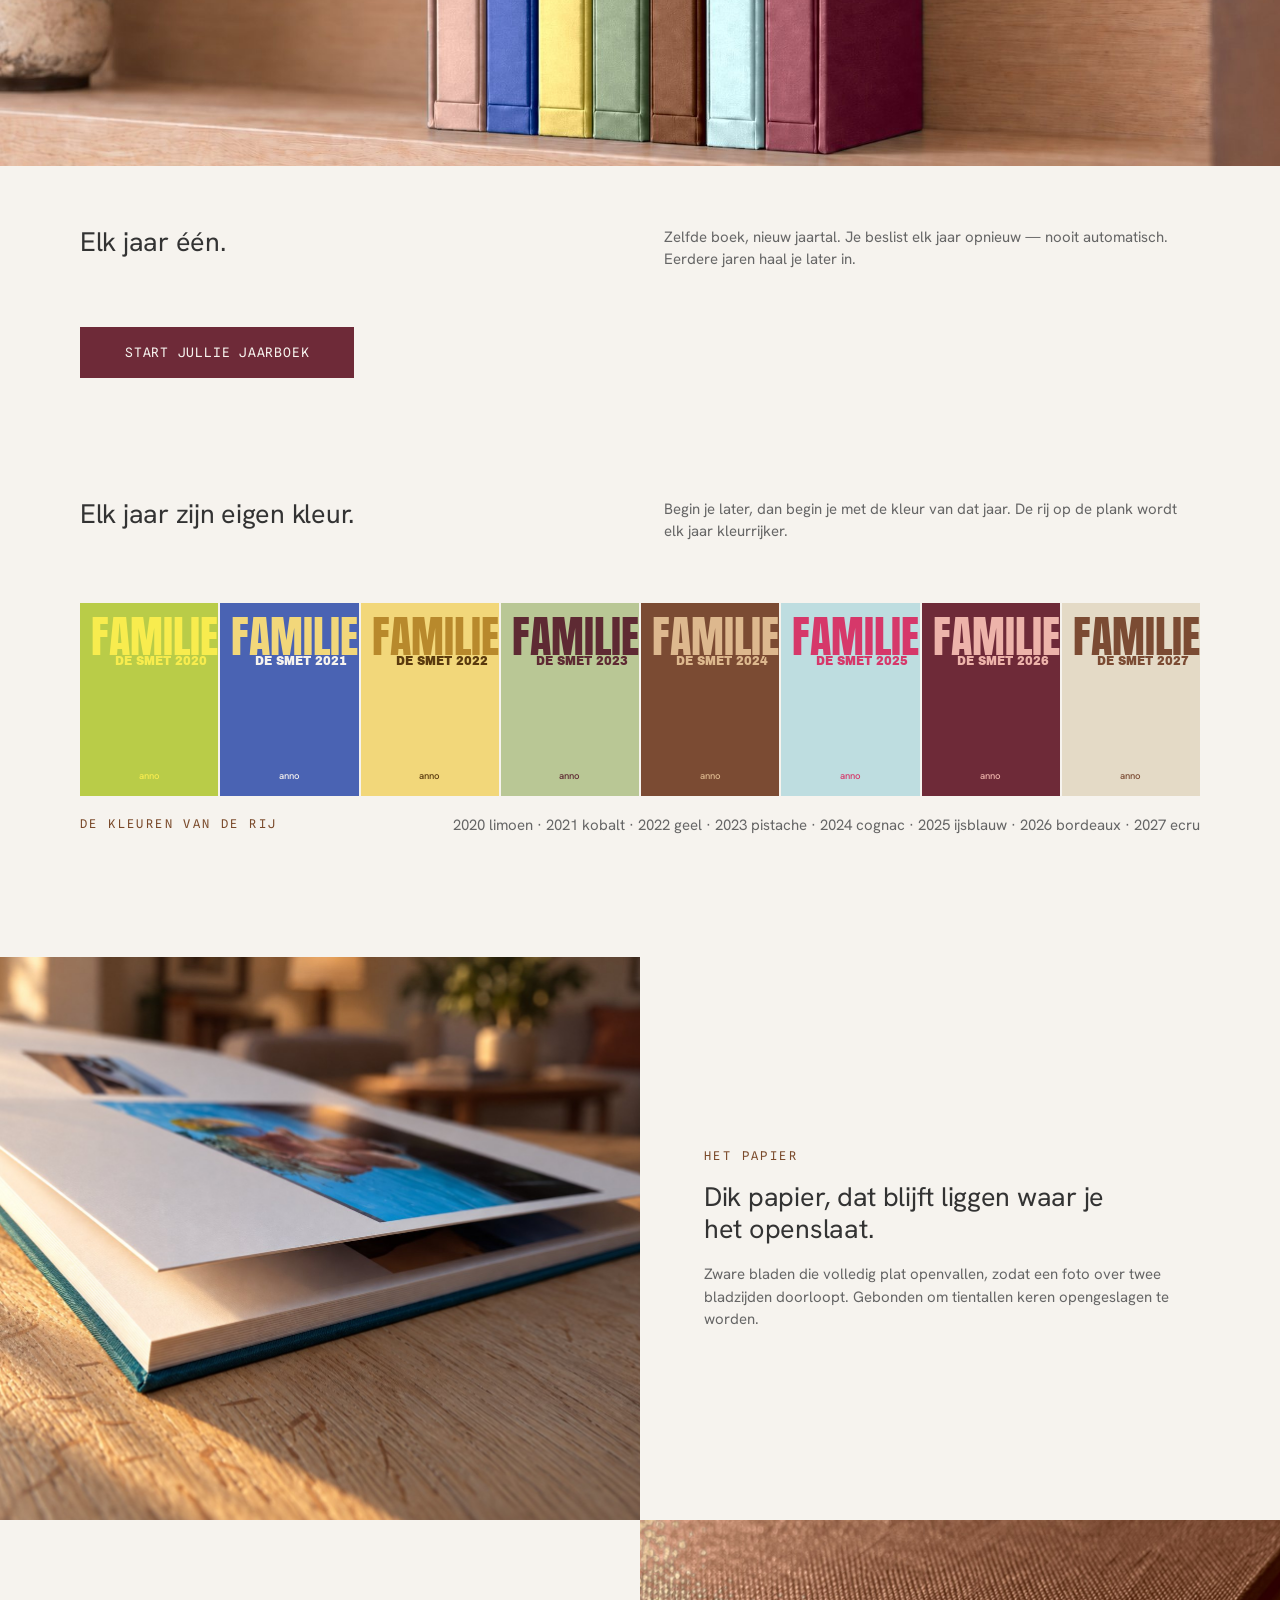
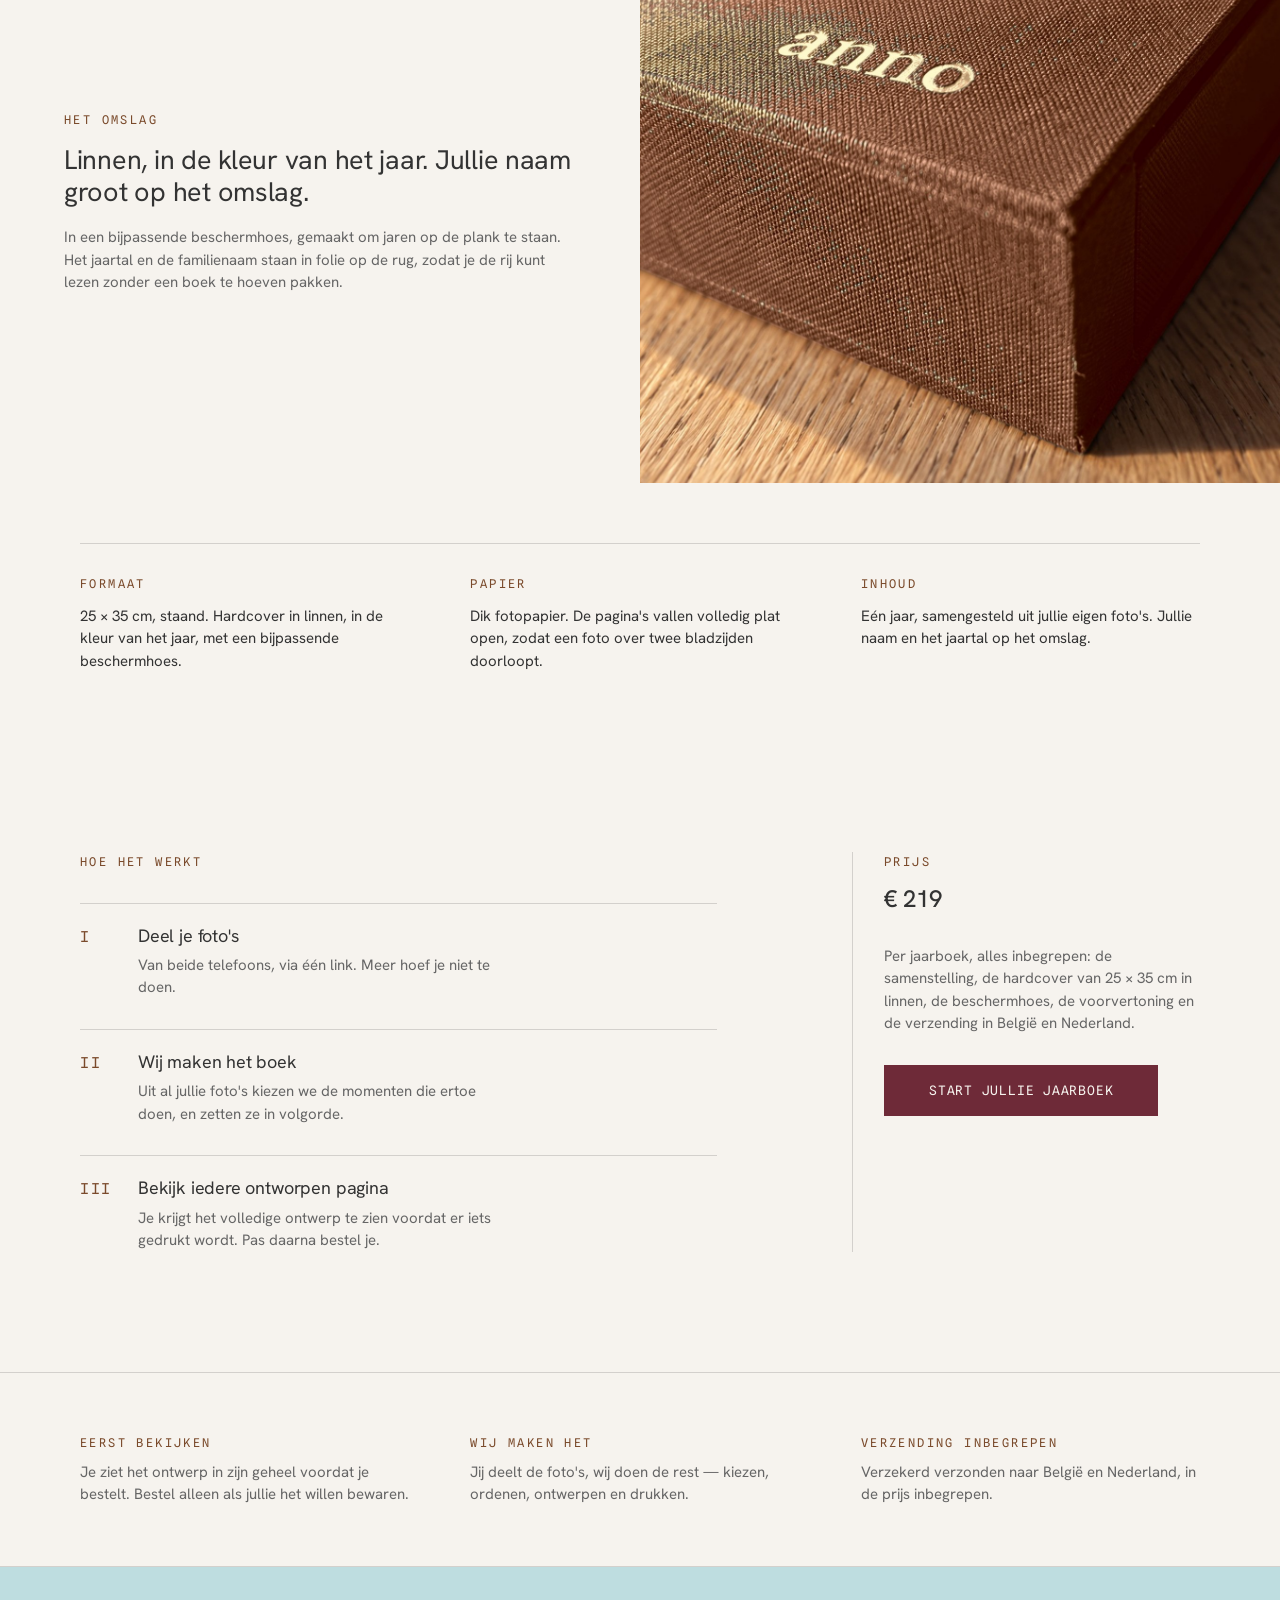
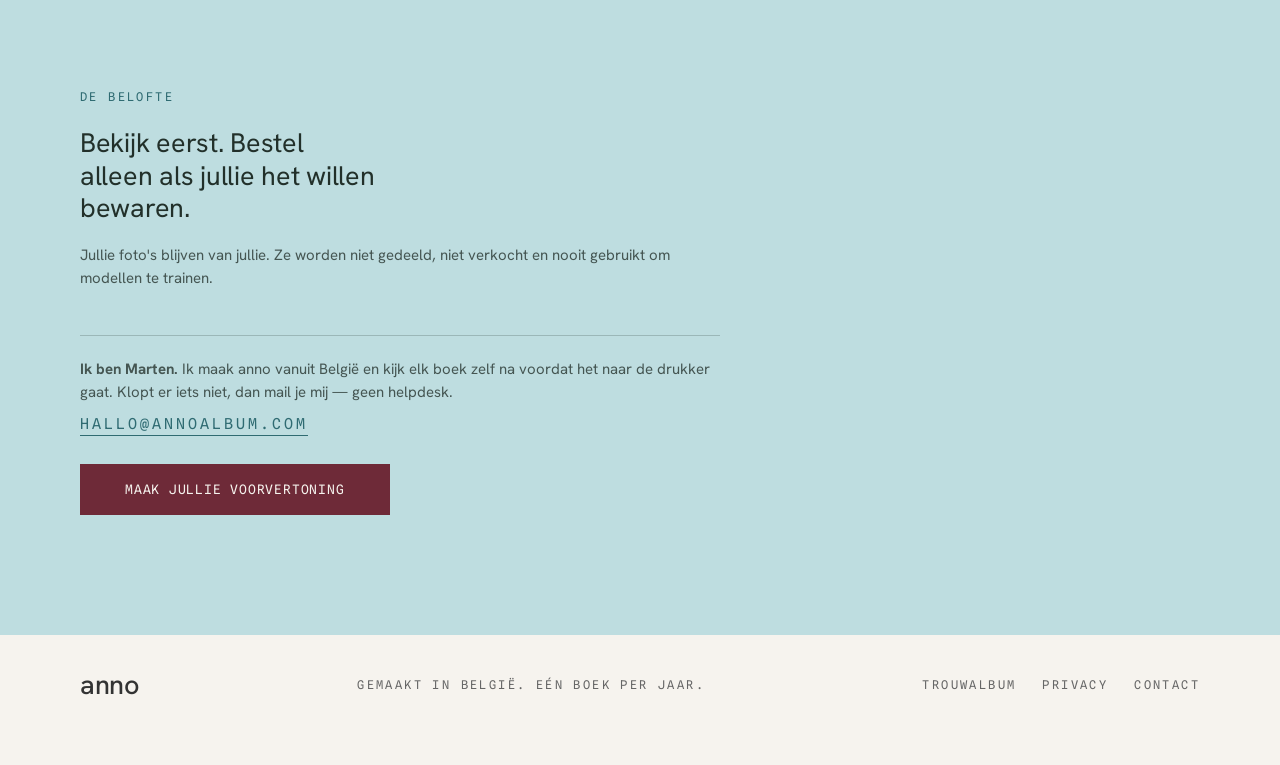
==== commit e6326acb: "Voorbeeldalbum page, a name behind the promise, revision language removed From the 29 Sept audit: - " ====
--- a/index.html
+++ b/index.html
@@ -38,7 +38,10 @@
   <div class="in">
     <h1 class="h h1">Eén jaar. Eén boek.<br>Een traditie die blijft.</h1>
     <p class="lead">Het jaarboek voor jullie gezin. Linnen, 25 × 35 cm, in de kleur van het jaar — en elk jaar één, naast de vorige op de plank.</p>
-    <a class="btn dark" href="https://upload.annoalbum.com?album=familie">Start jullie jaarboek</a>
+    <div class="cta-pair">
+      <a class="btn dark" href="https://upload.annoalbum.com?album=familie">Start jullie jaarboek</a>
+      <a class="link" href="/voorbeeld/">Bekijk een voorbeeldalbum</a>
+    </div>
   </div>
 </header>
 
@@ -114,12 +117,12 @@
     <div class="mono eyebrow">Hoe het werkt</div>
     <div class="step"><div class="n">I</div><div><h3 class="h h3">Deel je foto's</h3><p>Van beide telefoons, via één link. Meer hoef je niet te doen.</p></div></div>
     <div class="step"><div class="n">II</div><div><h3 class="h h3">Wij maken het boek</h3><p>Uit al jullie foto's kiezen we de momenten die ertoe doen, en zetten ze in volgorde.</p></div></div>
-    <div class="step"><div class="n">III</div><div><h3 class="h h3">Bekijk iedere ontworpen pagina</h3><p>Je krijgt het volledige ontwerp te zien voordat er iets gedrukt wordt. Past er iets niet, dan passen we het aan tot het goed voelt. Pas daarna bestel je.</p></div></div>
+    <div class="step"><div class="n">III</div><div><h3 class="h h3">Bekijk iedere ontworpen pagina</h3><p>Je krijgt het volledige ontwerp te zien voordat er iets gedrukt wordt. Pas daarna bestel je.</p></div></div>
   </div>
   <div class="price" id="prijs">
     <div class="mono eyebrow" style="margin-bottom:10px">Prijs</div>
     <div class="amount">€ 219</div>
-    <p>Per jaarboek, alles inbegrepen: de samenstelling, de hardcover van 25 × 35 cm in linnen, de beschermhoes, de voorvertoning met onbeperkt aanpassen en de verzending in België en Nederland.</p>
+    <p>Per jaarboek, alles inbegrepen: de samenstelling, de hardcover van 25 × 35 cm in linnen, de beschermhoes, de voorvertoning en de verzending in België en Nederland.</p>
     <a class="btn dark" href="https://upload.annoalbum.com?album=familie">Start jullie jaarboek</a>
   </div>
 </section>
@@ -127,7 +130,7 @@
 <!-- SERVICE BAND — courtesy stated as fact -->
 <div class="service">
   <div><div class="mono eyebrow k">Eerst bekijken</div><p>Je ziet het ontwerp in zijn geheel voordat je bestelt. Bestel alleen als jullie het willen bewaren.</p></div>
-  <div><div class="mono eyebrow k">Aanpassen tot het goed voelt</div><p>Wat je anders wilt, passen we aan — foto's eruit, foto's erbij, een andere volgorde.</p></div>
+  <div><div class="mono eyebrow k">Wij maken het</div><p>Jij deelt de foto's, wij doen de rest — kiezen, ordenen, ontwerpen en drukken.</p></div>
   <div><div class="mono eyebrow k">Verzending inbegrepen</div><p>Verzekerd verzonden naar België en Nederland, in de prijs inbegrepen.</p></div>
 </div>
 
@@ -136,7 +139,11 @@
   <div class="in">
     <div class="mono">De belofte</div>
     <h2 class="h h2">Bekijk eerst. Bestel alleen als jullie het willen bewaren.</h2>
-    <p>Jullie foto's blijven van jullie. Ze worden niet gedeeld, niet verkocht en nooit gebruikt om modellen te trainen. Achter anno staat één gezin in België dat elk boek zelf nakijkt voordat het naar de drukker gaat.</p>
+    <p>Jullie foto's blijven van jullie. Ze worden niet gedeeld, niet verkocht en nooit gebruikt om modellen te trainen.</p>
+    <div class="founder">
+      <p><strong>Ik ben Marten.</strong> Ik maak anno vanuit België en kijk elk boek zelf na voordat het naar de drukker gaat. Klopt er iets niet, dan mail je mij — geen helpdesk.</p>
+      <p class="mono" style="margin-top:10px"><a href="mailto:hallo@annoalbum.com">hallo@annoalbum.com</a></p>
+    </div>
     <a class="btn dark" style="margin-top:8px" href="https://upload.annoalbum.com?album=familie">Maak jullie voorvertoning</a>
   </div>
 </section>
--- a/assets/anno.css
+++ b/assets/anno.css
@@ -57,7 +57,12 @@
 .btn.light:hover{background:transparent;border-color:var(--bone);color:var(--bone)}
 .btn.outline{background:none;border-color:var(--ink);color:var(--ink)}
 .btn.outline:hover{background:var(--ink);color:var(--bone)}
-.link{border-bottom:1px solid currentColor;padding-bottom:3px}
+.link{border-bottom:1px solid currentColor;padding-bottom:3px;font-family:'Spline Sans Mono','Courier New',monospace;
+      font-size:13px;text-transform:uppercase;letter-spacing:.06em}
+.cta-pair{display:flex;align-items:center;gap:clamp(16px,2.4vw,30px);flex-wrap:wrap}
+.founder{margin-top:26px;padding-top:22px;border-top:1px solid rgba(34,48,42,.22);max-width:var(--measure)}
+.founder p{font-size:15px;line-height:1.5}
+.founder a{border-bottom:1px solid currentColor;padding-bottom:2px}
 
 /* ---- nav: five items, not sticky, no promo bar ---- */
 .nav{display:flex;justify-content:space-between;align-items:center;gap:24px;
